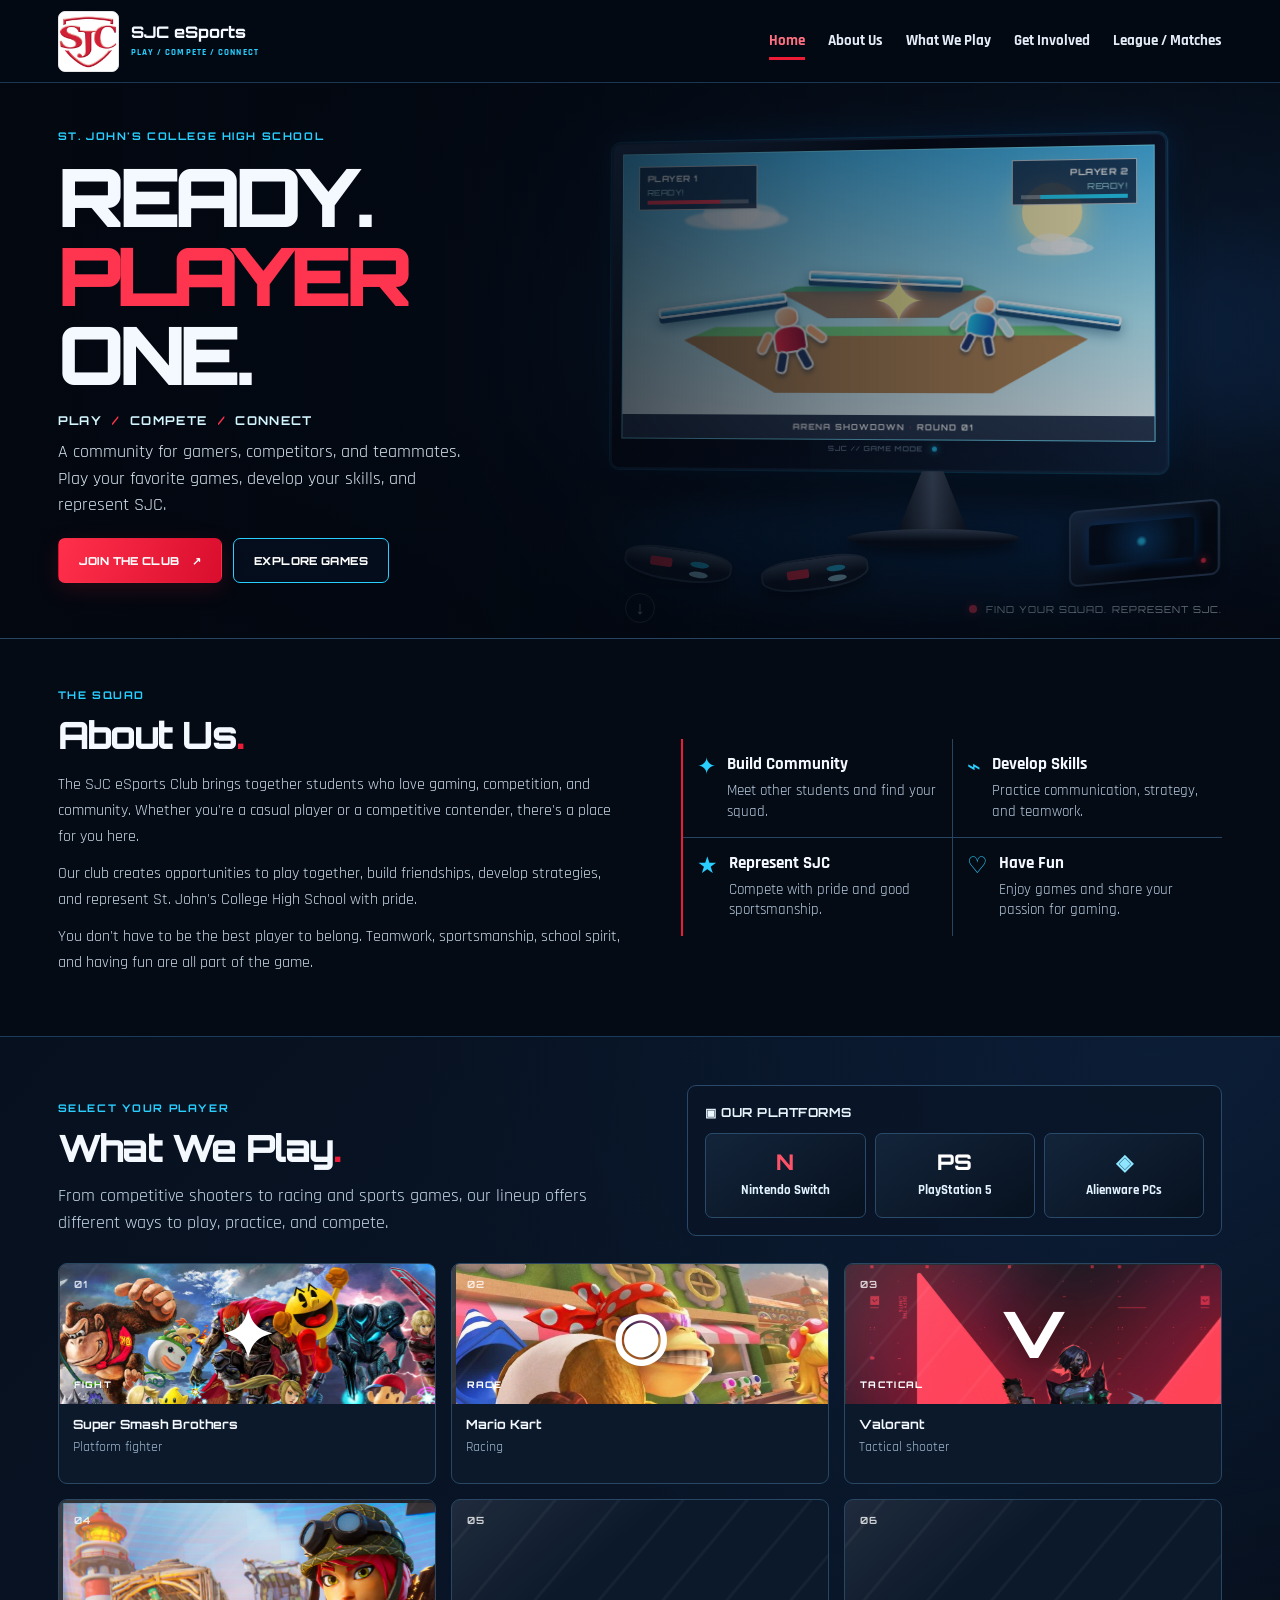
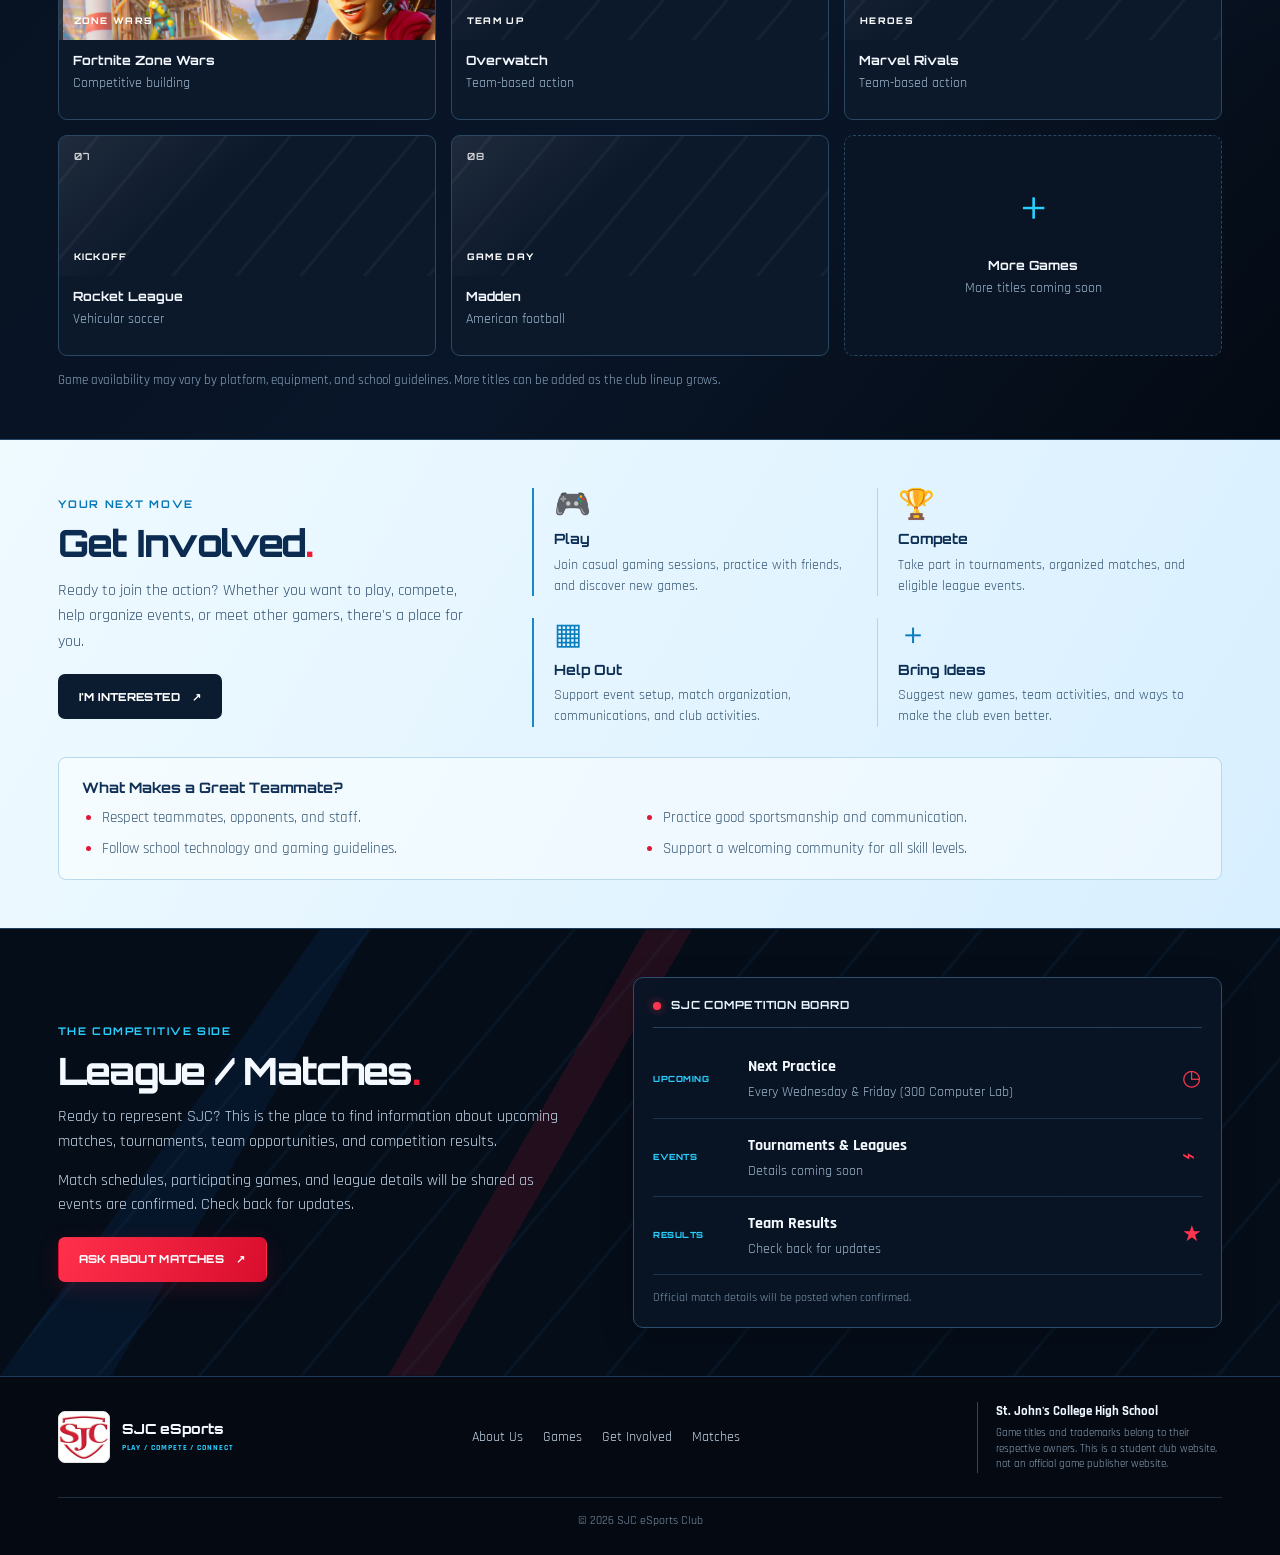
==== index.html @ cbbdc763 "Fix game glyphs in game cards" ====
<!doctype html>
<html lang="en">
    <head>
        <meta charset="UTF-8" />
        <meta name="viewport" content="width=device-width, initial-scale=1.0" />
        <meta name="theme-color" content="#07101e" />
        <meta
            name="description"
            content="SJC eSports Club at St. John's College High School. Play, compete, connect, and represent SJC."
        />
        <title>SJC eSports Club | Play. Compete. Connect.</title>
        <link rel="preconnect" href="https://fonts.googleapis.com" />
        <link rel="preconnect" href="https://fonts.gstatic.com" crossorigin />
        <link
            href="https://fonts.googleapis.com/css2?family=Orbitron:wght@500;600;700;800;900&family=Rajdhani:wght@400;500;600;700&display=swap"
            rel="stylesheet"
        />
        <link rel="stylesheet" href="styles.css" />
        <script src="script.js" defer></script>
    </head>
    <body>
        <a class="skip-link" href="#main-content">Skip to content</a>
        <header class="site-header">
            <div class="header-inner">
                <a class="brand" href="#home" aria-label="SJC eSports Club home">
                    <img src="sjc-logo.jpg" alt="St. John's College High School shield logo" />
                    <span class="brand-copy"><strong>SJC eSports</strong><small>PLAY / COMPETE / CONNECT</small></span>
                </a>
                <button
                    class="menu-toggle"
                    type="button"
                    aria-label="Open navigation"
                    aria-expanded="false"
                    aria-controls="main-nav"
                >
                    <span></span><span></span><span></span>
                </button>
                <nav class="main-nav" id="main-nav" aria-label="Main navigation">
                    <a class="nav-link active" href="#home">Home</a><a class="nav-link" href="#about">About Us</a
                    ><a class="nav-link" href="#games">What We Play</a
                    ><a class="nav-link" href="#get-involved">Get Involved</a
                    ><a class="nav-link" href="#matches">League / Matches</a>
                </nav>
            </div>
        </header>
        <main id="main-content">
            <section class="intro-section" id="home">
                <div class="intro-background" aria-hidden="true"></div>
                <div class="intro-overlay" aria-hidden="true"></div>
                <!-- Original CSS-built platform-fighting game scene; no game artwork required. -->
                <div class="gaming-scene" aria-hidden="true">
                    <div class="monitor-frame">
                        <div class="monitor-screen">
                            <div class="game-sky"></div>
                            <div class="game-sun"></div>
                            <div class="game-cloud cloud-one"></div>
                            <div class="game-cloud cloud-two"></div>
                            <div class="floating-island island-back"></div>
                            <div class="floating-island island-front"></div>
                            <div class="battle-platform platform-left"></div>
                            <div class="battle-platform platform-center"></div>
                            <div class="battle-platform platform-right"></div>
                            <div class="game-hud hud-left"><b>PLAYER 1</b><span>READY!</span><i></i></div>
                            <div class="game-hud hud-right"><b>PLAYER 2</b><span>READY!</span><i></i></div>
                            <div class="fighter fighter-red">
                                <span class="fighter-head"></span><span class="fighter-body"></span
                                ><span class="fighter-arm arm-left"></span><span class="fighter-arm arm-right"></span
                                ><span class="fighter-leg leg-left"></span><span class="fighter-leg leg-right"></span>
                            </div>
                            <div class="fighter fighter-blue">
                                <span class="fighter-head"></span><span class="fighter-body"></span
                                ><span class="fighter-arm arm-left"></span><span class="fighter-arm arm-right"></span
                                ><span class="fighter-leg leg-left"></span><span class="fighter-leg leg-right"></span>
                            </div>
                            <div class="impact-burst">✦</div>
                            <div class="screen-caption">ARENA SHOWDOWN <span>•</span> ROUND 01</div>
                        </div>
                        <div class="monitor-chin"><span>SJC // GAME MODE</span><span class="monitor-light"></span></div>
                    </div>
                    <div class="monitor-stand"></div>
                    <div class="monitor-base"></div>
                    <div class="game-console">
                        <span class="console-screen"></span><span class="console-light"></span>
                    </div>
                    <div class="gamepad gamepad-one"><span></span><i></i></div>
                    <div class="gamepad gamepad-two"><span></span><i></i></div>
                    <div class="scene-glow"></div>
                </div>
                <div class="intro-content">
                    <p class="eyebrow">ST. JOHN'S COLLEGE HIGH SCHOOL</p>
                    <h1><span>READY.</span><span class="accent-text">PLAYER</span><span>ONE.</span></h1>
                    <p class="intro-motto">PLAY <span>/</span> COMPETE <span>/</span> CONNECT</p>
                    <p class="intro-description">
                        A community for gamers, competitors, and teammates. Play your favorite games, develop your
                        skills, and represent SJC.
                    </p>
                    <div class="intro-actions">
                        <a class="button button-red" href="#get-involved"
                            >Join the Club <span aria-hidden="true">↗</span></a
                        ><a class="button button-outline" href="#games">Explore Games</a>
                    </div>
                </div>
                <div class="intro-status"><span class="status-dot"></span> FIND YOUR SQUAD. REPRESENT SJC.</div>
                <a class="scroll-cue" href="#about" aria-label="Scroll to About Us">↓</a>
            </section>
            <section class="section about-section" id="about">
                <div class="about-copy">
                    <p class="eyebrow">THE SQUAD</p>
                    <h2>About Us<span class="red-period">.</span></h2>
                    <p>
                        The SJC eSports Club brings together students who love gaming, competition, and community.
                        Whether you're a casual player or a competitive contender, there's a place for you here.
                    </p>
                    <p>
                        Our club creates opportunities to play together, build friendships, develop strategies, and
                        represent St. John's College High School with pride.
                    </p>
                    <p>
                        You don't have to be the best player to belong. Teamwork, sportsmanship, school spirit, and
                        having fun are all part of the game.
                    </p>
                </div>
                <div class="values-grid">
                    <article class="value-card">
                        <span class="value-symbol">✦</span>
                        <div>
                            <h3>Build Community</h3>
                            <p>Meet other students and find your squad.</p>
                        </div>
                    </article>
                    <article class="value-card">
                        <span class="value-symbol">⌁</span>
                        <div>
                            <h3>Develop Skills</h3>
                            <p>Practice communication, strategy, and teamwork.</p>
                        </div>
                    </article>
                    <article class="value-card">
                        <span class="value-symbol">★</span>
                        <div>
                            <h3>Represent SJC</h3>
                            <p>Compete with pride and good sportsmanship.</p>
                        </div>
                    </article>
                    <article class="value-card">
                        <span class="value-symbol">♡</span>
                        <div>
                            <h3>Have Fun</h3>
                            <p>Enjoy games and share your passion for gaming.</p>
                        </div>
                    </article>
                </div>
            </section>
            <section class="games-section" id="games">
                <div class="section">
                    <div class="games-heading">
                        <div>
                            <p class="eyebrow">SELECT YOUR PLAYER</p>
                            <h2>What We Play<span class="red-period">.</span></h2>
                            <p class="section-intro">
                                From competitive shooters to racing and sports games, our lineup offers different ways
                                to play, practice, and compete.
                            </p>
                        </div>
                        <div class="platform-panel">
                            <p class="platform-title">▣ OUR PLATFORMS</p>
                            <div class="platform-list">
                                <div class="platform-item">
                                    <span class="platform-symbol switch-symbol">N</span><span>Nintendo Switch</span>
                                </div>
                                <div class="platform-item">
                                    <span class="platform-symbol ps-symbol">PS</span><span>PlayStation 5</span>
                                </div>
                                <div class="platform-item">
                                    <span class="platform-symbol pc-symbol">◈</span><span>Alienware PCs</span>
                                </div>
                            </div>
                        </div>
                    </div>
                    <div class="game-grid" id="game-grid">
                        <article class="game-card">
                            <div class="game-art art-smash">
                                <span class="game-number">01</span><span class="game-glyph">✦</span
                                ><span class="game-category">FIGHT</span>
                            </div>
                            <div class="game-info">
                                <h3>Super Smash Brothers</h3>
                                <p>Platform fighter</p>
                            </div>
                        </article>
                        <article class="game-card">
                            <div class="game-art art-kart">
                                <span class="game-number">02</span><span class="game-glyph">◉</span
                                ><span class="game-category">RACE</span>
                            </div>
                            <div class="game-info">
                                <h3>Mario Kart</h3>
                                <p>Racing</p>
                            </div>
                        </article>
                        <article class="game-card">
                            <div class="game-art art-valorant">
                                <span class="game-number">03</span><span class="game-glyph">V</span
                                ><span class="game-category">TACTICAL</span>
                            </div>
                            <div class="game-info">
                                <h3>Valorant</h3>
                                <p>Tactical shooter</p>
                            </div>
                        </article>
                        <article class="game-card">
                            <div class="game-art art-fortnite">
                                <span class="game-number">04</span><span class="game-glyph"></span
                                ><span class="game-category">ZONE WARS</span>
                            </div>
                            <div class="game-info">
                                <h3>Fortnite Zone Wars</h3>
                                <p>Competitive building</p>
                            </div>
                        </article>
                        <article class="game-card">
                            <div class="game-art art-overwatch">
                                <span class="game-number">05</span><span class="game-glyph"></span
                                ><span class="game-category">TEAM UP</span>
                            </div>
                            <div class="game-info">
                                <h3>Overwatch</h3>
                                <p>Team-based action</p>
                            </div>
                        </article>
                        <article class="game-card">
                            <div class="game-art art-marvel">
                                <span class="game-number">06</span><span class="game-glyph"></span
                                ><span class="game-category">HEROES</span>
                            </div>
                            <div class="game-info">
                                <h3>Marvel Rivals</h3>
                                <p>Team-based action</p>
                            </div>
                        </article>
                        <article class="game-card">
                            <div class="game-art art-rocket">
                                <span class="game-number">07</span><span class="game-glyph"></span
                                ><span class="game-category">KICKOFF</span>
                            </div>
                            <div class="game-info">
                                <h3>Rocket League</h3>
                                <p>Vehicular soccer</p>
                            </div>
                        </article>
                        <article class="game-card">
                            <div class="game-art art-madden">
                                <span class="game-number">08</span><span class="game-glyph"></span
                                ><span class="game-category">GAME DAY</span>
                            </div>
                            <div class="game-info">
                                <h3>Madden</h3>
                                <p>American football</p>
                            </div>
                        </article>
                        <article class="game-card game-more">
                            <div class="more-symbol">+</div>
                            <div class="game-info">
                                <h3>More Games</h3>
                                <p>More titles coming soon</p>
                            </div>
                        </article>
                    </div>
                    <p class="game-note">
                        Game availability may vary by platform, equipment, and school guidelines. More titles can be
                        added as the club lineup grows.
                    </p>
                </div>
            </section>
            <section class="involvement-section" id="get-involved">
                <div class="section involvement-inner">
                    <div class="involvement-heading">
                        <p class="eyebrow">YOUR NEXT MOVE</p>
                        <h2>Get Involved<span class="red-period">.</span></h2>
                        <p>
                            Ready to join the action? Whether you want to play, compete, help organize events, or meet
                            other gamers, there's a place for you.
                        </p>
                        <a
                            class="button button-dark contact-link"
                            href="mailto:REPLACE-WITH-CLUB-EMAIL?subject=SJC%20eSports%20Club%20Interest"
                            >I'm Interested <span aria-hidden="true">↗</span></a
                        >
                    </div>
                    <div class="involvement-options">
                        <article class="involvement-card">
                            <span>🎮</span>
                            <h3>Play</h3>
                            <p>Join casual gaming sessions, practice with friends, and discover new games.</p>
                        </article>
                        <article class="involvement-card">
                            <span>🏆</span>
                            <h3>Compete</h3>
                            <p>Take part in tournaments, organized matches, and eligible league events.</p>
                        </article>
                        <article class="involvement-card">
                            <span>▦</span>
                            <h3>Help Out</h3>
                            <p>Support event setup, match organization, communications, and club activities.</p>
                        </article>
                        <article class="involvement-card">
                            <span>＋</span>
                            <h3>Bring Ideas</h3>
                            <p>Suggest new games, team activities, and ways to make the club even better.</p>
                        </article>
                    </div>
                    <div class="club-expectations">
                        <h3>What Makes a Great Teammate?</h3>
                        <ul>
                            <li>Respect teammates, opponents, and staff.</li>
                            <li>Practice good sportsmanship and communication.</li>
                            <li>Follow school technology and gaming guidelines.</li>
                            <li>Support a welcoming community for all skill levels.</li>
                        </ul>
                    </div>
                </div>
            </section>
            <section class="matches-section" id="matches">
                <div class="matches-background" aria-hidden="true"></div>
                <div class="section matches-inner">
                    <div class="matches-copy">
                        <p class="eyebrow">THE COMPETITIVE SIDE</p>
                        <h2>League / Matches<span class="red-period">.</span></h2>
                        <p>
                            Ready to represent SJC? This is the place to find information about upcoming matches,
                            tournaments, team opportunities, and competition results.
                        </p>
                        <p>
                            Match schedules, participating games, and league details will be shared as events are
                            confirmed. Check back for updates.
                        </p>
                        <a
                            class="button button-red contact-link"
                            href="mailto:REPLACE-WITH-CLUB-EMAIL?subject=SJC%20eSports%20League%20and%20Matches"
                            >Ask About Matches <span aria-hidden="true">↗</span></a
                        >
                    </div>
                    <div class="match-board">
                        <div class="match-board-header"><span class="status-dot"></span>SJC COMPETITION BOARD</div>
                        <div class="match-row">
                            <span class="match-label">UPCOMING</span>
                            <div>
                                <strong>Next Practice</strong>
                                <p>Every Wednesday & Friday (300 Computer Lab)</p>
                            </div>
                            <span class="match-icon">◷</span>
                        </div>
                        <div class="match-row">
                            <span class="match-label">EVENTS</span>
                            <div>
                                <strong>Tournaments &amp; Leagues</strong>
                                <p>Details coming soon</p>
                            </div>
                            <span class="match-icon">⌁</span>
                        </div>
                        <div class="match-row">
                            <span class="match-label">RESULTS</span>
                            <div>
                                <strong>Team Results</strong>
                                <p>Check back for updates</p>
                            </div>
                            <span class="match-icon">★</span>
                        </div>
                        <p class="board-footnote">Official match details will be posted when confirmed.</p>
                    </div>
                </div>
            </section>
        </main>
        <footer class="site-footer">
            <a class="brand footer-brand" href="#home"
                ><img src="sjc-logo.jpg" alt="" /><span class="brand-copy"
                    ><strong>SJC eSports</strong><small>PLAY / COMPETE / CONNECT</small></span
                ></a
            >
            <nav class="footer-links" aria-label="Footer navigation">
                <a href="#about">About Us</a><a href="#games">Games</a><a href="#get-involved">Get Involved</a
                ><a href="#matches">Matches</a>
            </nav>
            <div class="footer-note">
                <strong>St. John's College High School</strong>
                <p>
                    Game titles and trademarks belong to their respective owners. This is a student club website, not an
                    official game publisher website.
                </p>
            </div>
            <p class="copyright">&copy; <span id="current-year"></span> SJC eSports Club</p>
        </footer>
    </body>
</html>
---- styles.css ----
:root {
    --night: #050b15;
    --night-soft: #07101e;
    --panel: #0d1b2f;
    --scarlet: #ed1b36;
    --scarlet-bright: #ff354f;
    --electric: #28cfff;
    --white: #f4f8ff;
    --muted: #b8cce0;
    --line: #254563;
    --max-width: 1280px
}

* {
    box-sizing: border-box
}

html {
    scroll-behavior: smooth;
    scroll-padding-top: 86px
}

body {
    margin: 0;
    color: var(--white);
    background: var(--night);
    font-family: "Rajdhani", Arial, sans-serif;
    font-size: 18px;
    line-height: 1.5
}

a {
    color: inherit
}

button,
a {
    -webkit-tap-highlight-color: transparent
}

a:focus-visible,
button:focus-visible {
    outline: 3px solid #ffcf57;
    outline-offset: 4px
}

section[id] {
    scroll-margin-top: 86px
}

h1,
h2,
h3,
p {
    margin-top: 0
}

h2 {
    margin-bottom: 12px;
    font-family: "Orbitron", sans-serif;
    font-size: clamp(1.65rem, 3vw, 2.35rem);
    font-weight: 800;
    line-height: 1.2;
    letter-spacing: -.045em
}

h3 {
    line-height: 1.3
}

.red-period {
    color: var(--scarlet)
}

.accent-text {
    color: var(--scarlet-bright)
}

.eyebrow {
    margin-bottom: 8px;
    color: var(--electric);
    font-family: "Orbitron", sans-serif;
    font-size: .66rem;
    font-weight: 700;
    letter-spacing: .15em;
    line-height: 1.6
}

.skip-link {
    position: absolute;
    z-index: 100;
    top: -60px;
    left: 12px;
    padding: 10px 15px;
    color: #07101e;
    background: white
}

.skip-link:focus {
    top: 12px
}

.site-header {
    position: sticky;
    z-index: 50;
    top: 0;
    border-bottom: 1px solid #1b3652;
    background: rgba(4, 10, 20, .97);
    backdrop-filter: blur(14px)
}

.header-inner {
    display: flex;
    max-width: var(--max-width);
    min-height: 82px;
    align-items: center;
    justify-content: space-between;
    gap: 24px;
    margin: 0 auto;
    padding: 10px 4.5%
}

.brand {
    display: inline-flex;
    flex-shrink: 0;
    align-items: center;
    gap: 12px;
    text-decoration: none
}

.brand img {
    display: block;
    width: 61px;
    height: 61px;
    border: 1px solid #e5e5e5;
    border-radius: 7px;
    background: #fff;
    object-fit: contain
}

.brand-copy {
    display: flex;
    flex-direction: column;
    line-height: 1.2
}

.brand-copy strong {
    font-family: "Orbitron", sans-serif;
    font-size: 1rem;
    font-weight: 800
}

.brand-copy small {
    margin-top: 6px;
    color: var(--electric);
    font-size: .57rem;
    font-weight: 700;
    letter-spacing: .12em
}

.main-nav {
    display: flex;
    align-items: center;
    gap: clamp(12px, 1.8vw, 25px)
}

.nav-link {
    position: relative;
    padding: 12px 0;
    color: #e5edf8;
    font-size: .94rem;
    font-weight: 700;
    text-decoration: none;
    white-space: nowrap
}

.nav-link::after {
    position: absolute;
    right: 0;
    bottom: 4px;
    left: 0;
    height: 3px;
    background: var(--scarlet);
    content: "";
    transform: scaleX(0);
    transform-origin: left;
    transition: transform 180ms ease
}

.nav-link:hover,
.nav-link.active {
    color: #ff7082
}

.nav-link:hover::after,
.nav-link.active::after {
    transform: scaleX(1)
}

.menu-toggle {
    display: none;
    width: 44px;
    height: 42px;
    padding: 9px;
    border: 1px solid var(--line);
    border-radius: 7px;
    background: var(--panel);
    cursor: pointer
}

.menu-toggle span {
    display: block;
    width: 23px;
    height: 2px;
    margin: 5px 0;
    background: white;
    transition: transform 180ms ease, opacity 180ms ease
}

.menu-toggle[aria-expanded="true"] span:first-child {
    transform: translateY(7px) rotate(45deg)
}

.menu-toggle[aria-expanded="true"] span:nth-child(2) {
    opacity: 0
}

.menu-toggle[aria-expanded="true"] span:last-child {
    transform: translateY(-7px) rotate(-45deg)
}

.section {
    width: 100%;
    max-width: var(--max-width);
    margin: 0 auto;
    padding: 48px 4.5%
}

.button {
    display: inline-flex;
    min-height: 45px;
    align-items: center;
    justify-content: center;
    gap: 12px;
    padding: 11px 20px;
    border: 1px solid transparent;
    border-radius: 7px;
    font-family: "Orbitron", sans-serif;
    font-size: .69rem;
    font-weight: 800;
    letter-spacing: .035em;
    text-align: center;
    text-decoration: none;
    text-transform: uppercase;
    transition: transform 180ms ease, background 180ms ease, border-color 180ms ease
}

.button:hover {
    transform: translateY(-2px)
}

.button-red {
    color: #fff;
    background: linear-gradient(110deg, #ff304b, #d90d2d);
    box-shadow: 0 6px 22px #ed1b3628
}

.button-red:hover {
    background: #c90b27
}

.button-outline {
    border-color: var(--electric);
    color: #fff;
    background: #061020c9
}

.button-outline:hover {
    background: #12314a
}

.button-dark {
    color: white;
    background: #0b1b30
}

.button-dark:hover {
    background: #19395a
}

.intro-section {
    position: relative;
    display: flex;
    min-height: 490px;
    align-items: center;
    overflow: hidden;
    border-bottom: 1px solid #254563;
    background: #07101e
}

.intro-background {
    position: absolute;
    inset: 0;
    background: radial-gradient(ellipse at 78% 45%, #102d55 0%, #09172a 34%, #050b15 73%)
}

/* CSS-only mock fighting game and gaming desk. All characters/shapes are original. */
.gaming-scene {
    position: absolute;
    z-index: 1;
    right: 2.5%;
    top: 8%;
    width: 56%;
    height: 86%;
    pointer-events: none;
    perspective: 1000px
}

.monitor-frame {
    position: absolute;
    top: 2%;
    right: 12%;
    width: 78%;
    height: 70%;
    padding: 10px 10px 12px;
    border: 2px solid #182d49;
    border-radius: 10px;
    background: linear-gradient(135deg, #263d5c, #050914 35%, #132542);
    box-shadow: 0 0 0 1px #28cfff44, 0 0 30px #087eff36, 0 22px 45px #000b;
    transform: rotateY(-5deg) rotateX(1deg)
}

.monitor-screen {
    position: relative;
    width: 100%;
    height: calc(100% - 17px);
    overflow: hidden;
    border: 1px solid #8deaff66;
    background: #64d5f8
}

.game-sky {
    position: absolute;
    inset: 0;
    background: linear-gradient(#48b9ef 0%, #b5f0ff 58%, #f4fbff 100%)
}

.game-sun {
    position: absolute;
    top: 12%;
    right: 13%;
    width: 11%;
    aspect-ratio: 1;
    border-radius: 50%;
    background: #fff5ba;
    box-shadow: 0 0 32px #fff8b5
}

.game-cloud {
    position: absolute;
    width: 20%;
    height: 7%;
    border-radius: 50%;
    background: #fff9;
    filter: blur(1px)
}

.game-cloud:before,
.game-cloud:after {
    position: absolute;
    content: "";
    border-radius: 50%;
    background: inherit
}

.game-cloud:before {
    width: 55%;
    height: 145%;
    left: 18%;
    top: -55%
}

.game-cloud:after {
    width: 48%;
    height: 125%;
    right: 8%;
    top: -30%
}

.cloud-one {
    top: 20%;
    left: 12%
}

.cloud-two {
    top: 31%;
    right: 8%;
    transform: scale(.7)
}

.floating-island {
    position: absolute;
    left: 12%;
    width: 76%;
    height: 23%;
    clip-path: polygon(8% 0, 92% 0, 100% 20%, 77% 100%, 23% 100%, 0 20%);
    background: linear-gradient(#4aaf75 0 18%, #986e52 19% 100%);
    filter: drop-shadow(0 9px 4px #173a56aa)
}

.island-back {
    top: 45%;
    left: 24%;
    width: 52%;
    height: 15%;
    opacity: .85;
    transform: scale(.75)
}

.island-front {
    top: 61%;
    background: linear-gradient(#7fe18a 0 14%, #b78a5a 15% 100%)
}

.battle-platform {
    position: absolute;
    height: 3.5%;
    border: 2px solid #f4fbff;
    border-radius: 3px;
    background: linear-gradient(#f2ffff, #45bde8 40%, #2577b5);
    box-shadow: 0 5px 0 #20527b, 0 7px 14px #073f69aa
}

.platform-left {
    top: 52%;
    left: 7%;
    width: 25%;
    transform: rotate(-7deg)
}

.platform-center {
    top: 43%;
    left: 36%;
    width: 29%;
    transform: rotate(3deg)
}

.platform-right {
    top: 55%;
    right: 6%;
    width: 23%;
    transform: rotate(8deg)
}

.game-hud {
    position: absolute;
    top: 4%;
    display: flex;
    flex-direction: column;
    gap: 2px;
    min-width: 23%;
    padding: 5px 8px;
    border: 1px solid #ffffffb8;
    background: #102441cc;
    color: #fff;
    font-family: "Orbitron", sans-serif;
    font-size: clamp(6px, .65vw, 10px);
    letter-spacing: .06em
}

.game-hud b {
    font-size: 1.05em
}

.game-hud span {
    color: #b8f7ff
}

.game-hud i {
    display: block;
    height: 4px;
    background: linear-gradient(90deg, #ff425b 72%, #fff5 72%)
}

.hud-left {
    left: 3%
}

.hud-right {
    right: 3%;
    text-align: right
}

.hud-right i {
    background: linear-gradient(90deg, #fff5 18%, #28d9ff 18%)
}

.fighter {
    position: absolute;
    z-index: 4;
    width: 9%;
    height: 23%;
    bottom: 23%;
    filter: drop-shadow(0 4px 2px #18334c66);
    animation: fighter-bob 2.4s ease-in-out infinite
}

.fighter-red {
    left: 28%;
    transform: rotate(-9deg)
}

.fighter-blue {
    right: 27%;
    bottom: 28%;
    transform: scale(.88) rotate(10deg);
    animation-delay: -1.1s
}

.fighter-head {
    position: absolute;
    top: 0;
    left: 24%;
    width: 52%;
    height: 31%;
    border: 2px solid #fff;
    border-radius: 42% 45% 40% 40%;
    background: linear-gradient(135deg, #ffe2bd, #ef9b6a)
}

.fighter-body {
    position: absolute;
    top: 29%;
    left: 15%;
    width: 70%;
    height: 42%;
    border: 2px solid #fff;
    border-radius: 40% 40% 20% 20%;
    background: linear-gradient(90deg, #ff304d, #9b153b)
}

.fighter-blue .fighter-body {
    background: linear-gradient(90deg, #25d9ff, #1562c8)
}

.fighter-arm {
    position: absolute;
    top: 34%;
    width: 22%;
    height: 37%;
    border: 2px solid #fff;
    border-radius: 8px;
    background: #ffb57d;
    transform-origin: top center
}

.arm-left {
    left: 0;
    transform: rotate(35deg)
}

.arm-right {
    right: 0;
    transform: rotate(-45deg)
}

.fighter-leg {
    position: absolute;
    top: 66%;
    width: 25%;
    height: 34%;
    border: 2px solid #fff;
    border-radius: 5px;
    background: #273e6b;
    transform-origin: top center
}

.leg-left {
    left: 20%;
    transform: rotate(18deg)
}

.leg-right {
    right: 20%;
    transform: rotate(-20deg)
}

.fighter-blue .fighter-arm {
    background: #c8f5ff
}

.fighter-blue .fighter-leg {
    background: #243b77
}

.impact-burst {
    position: absolute;
    z-index: 5;
    top: 37%;
    left: 48%;
    color: #fff7a1;
    font-size: clamp(25px, 5vw, 70px);
    text-shadow: 0 0 8px #fff, 0 0 22px #ff8135;
    animation: impact-pulse 1.7s ease-in-out infinite
}

.screen-caption {
    position: absolute;
    right: 0;
    bottom: 0;
    left: 0;
    padding: 6px 8px;
    background: #0b1c39d9;
    color: #fff;
    text-align: center;
    font-family: "Orbitron", sans-serif;
    font-size: clamp(6px, .65vw, 10px);
    font-weight: 700;
    letter-spacing: .12em
}

.screen-caption span {
    color: #ff435e
}

.monitor-chin {
    display: flex;
    height: 17px;
    align-items: center;
    justify-content: center;
    gap: 9px;
    color: #a8c5e1;
    font-family: "Orbitron", sans-serif;
    font-size: 7px;
    letter-spacing: .15em
}

.monitor-light {
    width: 5px;
    height: 5px;
    border-radius: 50%;
    background: #28cfff;
    box-shadow: 0 0 7px #28cfff
}

.monitor-stand {
    position: absolute;
    top: 72%;
    right: 39%;
    width: 10%;
    height: 13%;
    background: linear-gradient(90deg, #111a29, #53627a, #111a29);
    clip-path: polygon(35% 0, 65% 0, 100% 100%, 0 100%)
}

.monitor-base {
    position: absolute;
    top: 84%;
    right: 32%;
    width: 24%;
    height: 4%;
    border-radius: 50%;
    background: linear-gradient(#52647d, #0b1321 65%);
    box-shadow: 0 6px 12px #0009
}

.game-console {
    position: absolute;
    right: 4%;
    bottom: 5%;
    width: 21%;
    height: 16%;
    border: 2px solid #344b6b;
    border-radius: 9px;
    background: linear-gradient(145deg, #263d5d, #050a13 65%);
    box-shadow: 0 10px 18px #0009;
    transform: skewY(-5deg)
}

.console-screen {
    position: absolute;
    top: 20%;
    left: 12%;
    width: 72%;
    height: 55%;
    border-radius: 4px;
    background: radial-gradient(circle, #28cfff 0 4%, #0a3c6b 10%, #06101e 70%);
    box-shadow: 0 0 12px #087eff88
}

.console-light {
    position: absolute;
    right: 8%;
    bottom: 16%;
    width: 5px;
    height: 5px;
    border-radius: 50%;
    background: #ff304b;
    box-shadow: 0 0 8px #ff304b
}

.gamepad {
    position: absolute;
    bottom: 5%;
    width: 15%;
    height: 7%;
    border: 2px solid #354761;
    border-radius: 35% 35% 45% 45%;
    background: linear-gradient(#52647d, #111b2c 60%);
    box-shadow: 0 6px 12px #0008
}

.gamepad-one {
    left: 13%;
    transform: rotate(8deg)
}

.gamepad-two {
    left: 32%;
    bottom: 3%;
    transform: rotate(-8deg)
}

.gamepad span {
    position: absolute;
    top: 32%;
    left: 23%;
    width: 21%;
    height: 30%;
    border-radius: 2px;
    background: #ff3450
}

.gamepad i {
    position: absolute;
    top: 30%;
    right: 20%;
    width: 18%;
    height: 22%;
    border-radius: 50%;
    background: #28cfff;
    box-shadow: 0 10px 0 #a6e8ff
}

.scene-glow {
    position: absolute;
    z-index: -1;
    right: 5%;
    bottom: 0;
    width: 85%;
    height: 25%;
    border-radius: 50%;
    background: #087eff30;
    filter: blur(28px)
}

@keyframes fighter-bob {

    0%,
    100% {
        translate: 0 0
    }

    50% {
        translate: 0 -7px
    }
}

@keyframes impact-pulse {

    0%,
    100% {
        scale: .85;
        opacity: .75
    }

    50% {
        scale: 1.15;
        opacity: 1
    }
}

.intro-overlay {
    position: absolute;
    z-index: 2;
    inset: 0;
    background: linear-gradient(90deg, rgba(3, 8, 17, .98) 0%, rgba(3, 8, 17, .89) 34%, rgba(3, 8, 17, .48) 65%, rgba(3, 8, 17, .16) 100%), linear-gradient(0deg, rgba(3, 8, 17, .5), transparent 40%)
}

.intro-content {
    position: relative;
    z-index: 3;
    width: min(560px, 58%);
    margin-left: max(4.5%, calc((100% - var(--max-width))/2));
    padding: 45px 0 55px
}

.intro-content h1 {
    display: flex;
    flex-direction: column;
    margin: 12px 0;
    font-family: "Orbitron", sans-serif;
    font-size: clamp(3.2rem, 6.3vw, 5.5rem);
    font-weight: 900;
    letter-spacing: -.075em;
    line-height: .98
}

.intro-motto {
    margin: 18px 0 9px;
    color: #d3f6ff;
    font-family: "Orbitron", sans-serif;
    font-size: .76rem;
    font-weight: 700;
    letter-spacing: .11em
}

.intro-motto span {
    padding: 0 5px;
    color: var(--scarlet-bright)
}

.intro-description {
    max-width: 430px;
    margin-bottom: 20px;
    color: #d9e5f1;
    font-size: 1.1rem;
    line-height: 1.5
}

.intro-actions {
    display: flex;
    flex-wrap: wrap;
    gap: 11px
}

.intro-status {
    position: absolute;
    right: 4.5%;
    bottom: 22px;
    display: flex;
    align-items: center;
    gap: 9px;
    color: #e5f6ff;
    font-family: "Orbitron", sans-serif;
    font-size: .6rem;
    letter-spacing: .11em
}

.status-dot {
    display: inline-block;
    width: 8px;
    height: 8px;
    flex: 0 0 auto;
    border-radius: 50%;
    background: var(--scarlet-bright);
    box-shadow: 0 0 10px #ff354f99
}

.scroll-cue {
    position: absolute;
    right: 50%;
    bottom: 15px;
    display: grid;
    width: 30px;
    height: 30px;
    place-items: center;
    border: 1px solid #ffffff50;
    border-radius: 50%;
    color: white;
    text-decoration: none;
    transform: translateX(50%)
}

.about-section {
    display: grid;
    grid-template-columns: minmax(0, 1.05fr) minmax(0, 1fr);
    align-items: start;
    gap: 25px 55px
}

.about-copy {
    grid-column: 1
}

.about-copy>p:not(.eyebrow) {
    margin-bottom: 12px;
    color: #cad9e8;
    font-size: 1rem;
    line-height: 1.6
}

.about-copy h2 {
    margin-bottom: 15px
}

.values-grid {
    display: grid;
    grid-column: 2;
    grid-row: 1;
    grid-template-columns: 1fr 1fr;
    align-self: center;
    border-left: 2px solid var(--scarlet)
}

.value-card {
    display: flex;
    gap: 11px;
    padding: 15px 14px
}

.value-card:nth-child(odd) {
    border-right: 1px solid var(--line)
}

.value-card:nth-child(n+3) {
    border-top: 1px solid var(--line)
}

.value-symbol {
    flex: 0 0 auto;
    color: var(--electric);
    font-size: 1.45rem;
    line-height: 1.2
}

.value-card h3 {
    margin-bottom: 5px;
    font-size: 1.05rem;
    font-weight: 700
}

.value-card p {
    margin: 0;
    color: var(--muted);
    font-size: .91rem;
    line-height: 1.4
}

.games-section {
    border-top: 1px solid #1a3b5c;
    border-bottom: 1px solid #244766;
    background: radial-gradient(ellipse at 90% 0%, #12305a44, transparent 45%), linear-gradient(130deg, #07101e, #091629 60%, #040a13)
}

.games-heading {
    display: grid;
    grid-template-columns: minmax(0, 1fr) minmax(340px, .9fr);
    align-items: end;
    gap: 35px;
    margin-bottom: 27px
}

.games-heading h2 {
    margin-bottom: 12px
}

.section-intro {
    max-width: 540px;
    margin-bottom: 0;
    color: #c7d9e9;
    line-height: 1.5
}

.platform-panel {
    padding: 17px;
    border: 1px solid #294968;
    border-radius: 9px;
    background: #091526cc
}

.platform-title {
    margin-bottom: 12px;
    color: #eaf7ff;
    font-family: "Orbitron", sans-serif;
    font-size: .78rem;
    font-weight: 700;
    letter-spacing: .04em
}

.platform-title span {
    color: var(--electric)
}

.platform-list {
    display: grid;
    grid-template-columns: repeat(3, minmax(0, 1fr));
    gap: 9px
}

.platform-item {
    display: flex;
    min-height: 85px;
    flex-direction: column;
    align-items: center;
    justify-content: center;
    gap: 8px;
    padding: 8px;
    border: 1px solid #294a69;
    border-radius: 7px;
    background: linear-gradient(145deg, #13243a, #07111f);
    color: #e3f3ff;
    font-size: .82rem;
    font-weight: 700;
    text-align: center
}

.platform-symbol {
    color: var(--electric);
    font-family: "Orbitron", sans-serif;
    font-size: 1.35rem;
    font-weight: 800;
    line-height: 1
}

.switch-symbol {
    color: #ff5268
}

.ps-symbol {
    color: white
}

.pc-symbol {
    color: #8de5ff
}

.game-grid {
    display: grid;
    grid-template-columns: repeat(3, minmax(0, 1fr));
    gap: 15px
}

.game-card {
    min-width: 0;
    overflow: hidden;
    border: 1px solid #294763;
    border-radius: 9px;
    background: #0c192b;
    transition: transform 200ms ease, border-color 200ms ease, box-shadow 200ms ease
}

.game-card:hover {
    border-color: var(--electric);
    box-shadow: 0 8px 24px #0004;
    transform: translateY(-4px)
}

.game-art {
    position: relative;
    display: flex;
    min-height: 140px;
    flex-direction: column;
    align-items: flex-start;
    justify-content: space-between;
    overflow: hidden;
    padding: 13px 15px;
    isolation: isolate
}

.game-art::before {
    position: absolute;
    z-index: -1;
    inset: 0;
    background: linear-gradient(140deg, #ffffff15, transparent 40%), repeating-linear-gradient(130deg, transparent 0 28px, #ffffff0a 29px 31px, transparent 32px 49px);
    content: ""
}

.game-number {
    color: #ffffffc7;
    font-family: "Orbitron", sans-serif;
    font-size: .62rem;
    font-weight: 700;
    letter-spacing: .1em
}

.game-glyph {
    position: absolute;
    top: 50%;
    left: 50%;
    color: #fff;
    font-family: "Orbitron", sans-serif;
    font-size: clamp(2.8rem, 5vw, 4.5rem);
    font-weight: 900;
    line-height: 1;
    text-shadow: 0 5px 25px #0006;
    transform: translate(-50%, -50%)
}

.game-category {
    color: #fff;
    font-family: "Orbitron", sans-serif;
    font-size: .57rem;
    font-weight: 800;
    letter-spacing: .14em
}

.art-smash {
    background-image:url("smash.png")
}

.art-kart {
    background-image:url("images/mariokart.png")
}

.art-valorant {
    background-image:url("images/valorant.png")
}

.art-fortnite {
    background-image:url("images/fortnite.png")
}

.art-overwatch {
    background-image:url("images/overwatch.png")
}

.art-marvel {
    background-image:url("images/marvel.png")
}

.art-rocket {
    background-image:url("images/rocket.png")
}

.art-madden {
    background-image:url("images/madden.png")
}

.game-info {
    min-height: 79px;
    padding: 12px 14px
}

.game-info h3 {
    margin-bottom: 5px;
    color: #f4f8ff;
    font-family: "Orbitron", sans-serif;
    font-size: .79rem;
    font-weight: 700;
    line-height: 1.4
}

.game-info p {
    margin-bottom: 0;
    color: #9eb7ce;
    font-size: .85rem;
    line-height: 1.3
}

.game-more {
    display: flex;
    min-height: 220px;
    flex-direction: column;
    align-items: center;
    justify-content: center;
    border-style: dashed;
    background: #091525;
    text-align: center
}

.more-symbol {
    margin-bottom: 7px;
    color: var(--electric);
    font-size: 3.5rem;
    font-weight: 400;
    line-height: 1
}

.game-more .game-info {
    min-height: 0
}

.game-note {
    margin: 15px 0 0;
    color: #8ea9c1;
    font-size: .82rem
}

.involvement-section {
    color: #102a4c;
    background: linear-gradient(120deg, #effaff, #d8efff)
}

.involvement-inner {
    display: grid;
    grid-template-columns: minmax(0, .8fr) minmax(0, 1.3fr);
    gap: 30px 50px;
    align-items: start
}

.involvement-heading {
    align-self: center
}

.involvement-heading .eyebrow {
    color: #0878b9
}

.involvement-heading h2 {
    color: #0c2b50
}

.involvement-heading>p:not(.eyebrow) {
    margin-bottom: 20px;
    color: #345371;
    font-size: 1rem;
    line-height: 1.6
}

.involvement-options {
    display: grid;
    grid-template-columns: 1fr 1fr;
    gap: 22px 0
}

.involvement-card {
    padding: 0 20px;
    border-left: 1px solid #b1d6eb
}

.involvement-card:nth-child(odd) {
    border-left: 2px solid #1689c6
}

.involvement-card>span {
    display: inline-block;
    margin-bottom: 7px;
    color: #087dbd;
    font-size: 1.85rem;
    line-height: 1.2
}

.involvement-card h3 {
    margin-bottom: 6px;
    color: #0c2e55;
    font-family: "Orbitron", sans-serif;
    font-size: .88rem
}

.involvement-card p {
    margin-bottom: 0;
    color: #365672;
    font-size: .9rem;
    line-height: 1.45
}

.club-expectations {
    grid-column: 1/-1;
    padding: 20px 23px;
    border: 1px solid #b9d9eb;
    border-radius: 8px;
    background: #ffffff75
}

.club-expectations h3 {
    margin-bottom: 10px;
    color: #102f55;
    font-family: "Orbitron", sans-serif;
    font-size: .9rem
}

.club-expectations ul {
    display: grid;
    grid-template-columns: 1fr 1fr;
    gap: 9px 25px;
    margin: 0;
    padding-left: 20px;
    color: #365672;
    font-size: .91rem
}

.club-expectations li::marker {
    color: #df1734
}

.matches-section {
    position: relative;
    overflow: hidden;
    border-top: 1px solid #1c3c5d;
    border-bottom: 1px solid #1c3c5d;
    background: #050d19
}

.matches-background {
    position: absolute;
    inset: 0;
    background: linear-gradient(120deg, transparent 10%, #0b488a25 10% 24%, transparent 24% 42%, #ed1b3620 42% 45%, transparent 45%), repeating-linear-gradient(130deg, transparent 0 48px, #2d82bd12 49px 51px, transparent 52px 78px);
    clip-path: polygon(25% 0, 100% 0, 100% 100%, 0 100%)
}

.matches-inner {
    position: relative;
    display: grid;
    grid-template-columns: minmax(0, .9fr) minmax(0, 1fr);
    align-items: center;
    gap: 45px
}

.matches-copy h2 {
    max-width: 500px
}

.matches-copy>p:not(.eyebrow) {
    max-width: 510px;
    margin-bottom: 14px;
    color: #c5d7e9;
    font-size: 1rem;
    line-height: 1.55
}

.matches-copy .button {
    margin-top: 5px
}

.match-board {
    padding: 19px;
    border: 1px solid #2b4d6e;
    border-radius: 10px;
    background: #091525eb;
    box-shadow: 0 12px 35px #0003
}

.match-board-header {
    display: flex;
    align-items: center;
    gap: 10px;
    margin-bottom: 12px;
    padding-bottom: 13px;
    border-bottom: 1px solid #28435e;
    color: #eaf6ff;
    font-family: "Orbitron", sans-serif;
    font-size: .7rem;
    font-weight: 700;
    letter-spacing: .07em
}

.match-row {
    display: grid;
    grid-template-columns: 83px minmax(0, 1fr) 20px;
    align-items: center;
    gap: 12px;
    padding: 15px 0;
    border-bottom: 1px solid #1e344c
}

.match-label {
    color: var(--electric);
    font-family: "Orbitron", sans-serif;
    font-size: .53rem;
    font-weight: 800;
    letter-spacing: .06em
}

.match-row strong {
    display: block;
    margin-bottom: 3px;
    color: #f4f8ff;
    font-size: 1rem
}

.match-row p {
    margin: 0;
    color: #9eb6cc;
    font-size: .85rem
}

.match-icon {
    color: var(--scarlet-bright);
    font-size: 1.35rem
}

.board-footnote {
    margin: 14px 0 0;
    color: #819bb3;
    font-size: .77rem
}

.site-footer {
    display: grid;
    grid-template-columns: auto 1fr auto;
    align-items: center;
    gap: 24px;
    padding: 25px max(4.5%, calc((100% - var(--max-width))/2));
    background: #040912
}

.footer-brand img {
    width: 52px;
    height: 52px
}

.footer-brand .brand-copy strong {
    font-size: .87rem
}

.footer-brand .brand-copy small {
    font-size: .48rem
}

.footer-links {
    display: flex;
    flex-wrap: wrap;
    justify-content: center;
    gap: 12px 20px
}

.footer-links a {
    color: #c7d8e9;
    font-size: .87rem;
    text-decoration: none
}

.footer-links a:hover {
    color: var(--electric)
}

.footer-note {
    max-width: 245px;
    padding-left: 18px;
    border-left: 1px solid #2b4966
}

.footer-note strong {
    display: block;
    margin-bottom: 5px;
    color: #eef6ff;
    font-size: .8rem
}

.footer-note p {
    margin: 0;
    color: #8fa7bd;
    font-size: .7rem;
    line-height: 1.4
}

.copyright {
    grid-column: 1/-1;
    margin: 0;
    padding-top: 14px;
    border-top: 1px solid #1b2e43;
    color: #7e96ac;
    font-size: .75rem;
    text-align: center
}

@media(max-width:1050px) {
    .header-inner {
        gap: 14px
    }

    .brand {
        gap: 9px
    }

    .brand img {
        width: 53px;
        height: 53px
    }

    .brand-copy strong {
        font-size: .88rem
    }

    .brand-copy small {
        font-size: .49rem
    }

    .menu-toggle {
        display: block
    }

    .main-nav {
        position: absolute;
        top: 100%;
        right: 0;
        left: 0;
        display: none;
        flex-direction: column;
        align-items: stretch;
        gap: 0;
        padding: 8px 5% 15px;
        border-bottom: 1px solid var(--line);
        background: #050b15
    }

    .main-nav.is-open {
        display: flex
    }

    .nav-link {
        padding: 12px 0
    }

    .nav-link::after {
        right: auto;
        width: 90px
    }

    .site-footer {
        grid-template-columns: 1fr auto
    }

    .footer-links {
        justify-content: flex-end
    }

    .footer-note {
        grid-column: 1/-1;
        max-width: none
    }
}

@media(max-width:1050px) {
    .gaming-scene {
        right: -3%;
        width: 59%;
        opacity: .9
    }

    .intro-content {
        width: min(510px, 57%)
    }
}

@media(max-width:650px) {
    .gaming-scene {
        top: 3%;
        right: -10%;
        width: 95%;
        height: 53%;
        opacity: .75
    }

    .monitor-frame {
        top: 2%;
        right: 8%;
        width: 78%;
        height: 68%
    }

    .intro-content {
        z-index: 3;
        width: 100%;
        padding-top: 245px
    }

    .intro-overlay {
        background: linear-gradient(0deg, rgba(3, 8, 17, .98) 0%, rgba(3, 8, 17, .9) 42%, rgba(3, 8, 17, .18) 100%)
    }

    .game-console {
        bottom: 4%;
        right: 5%
    }

    .gamepad {
        bottom: 4%
    }

    .gamepad-two {
        bottom: 3%
    }

    html {
        scroll-padding-top: 72px
    }

    section[id] {
        scroll-margin-top: 72px
    }

    .header-inner {
        min-height: 70px;
        padding: 8px 5%
    }

    .brand img {
        width: 48px;
        height: 48px
    }

    .brand-copy strong {
        font-size: .83rem
    }

    .brand-copy small {
        font-size: .46rem
    }

    .intro-section {
        min-height: 540px;
        align-items: flex-end
    }

    .intro-background {
        background-position: 60% center
    }

    .intro-overlay {
        background: linear-gradient(0deg, #030811 0%, rgba(3, 8, 17, .94) 40%, rgba(3, 8, 17, .2) 100%)
    }

    .intro-content {
        width: 100%;
        margin: 0;
        padding: 170px 6% 75px
    }

    .intro-content h1 {
        font-size: clamp(3.2rem, 13vw, 4.5rem)
    }

    .intro-description {
        max-width: 460px;
        font-size: 1rem
    }

    .intro-status {
        display: none
    }

    .scroll-cue {
        right: 6%;
        bottom: 20px;
        transform: none
    }

    .section {
        padding: 35px 5%
    }

    .about-section {
        grid-template-columns: 1fr;
        gap: 22px
    }

    .about-copy,
    .values-grid {
        grid-column: 1
    }

    .values-grid {
        grid-row: auto
    }

    .value-card {
        padding: 13px 9px
    }

    .value-card h3 {
        font-size: .95rem
    }

    .value-card p {
        font-size: .83rem
    }

    .games-heading {
        grid-template-columns: 1fr;
        gap: 22px
    }

    .platform-panel {
        padding: 12px
    }

    .platform-list {
        gap: 6px
    }

    .platform-item {
        min-height: 78px;
        padding: 7px 4px;
        font-size: .72rem
    }

    .game-grid {
        grid-template-columns: repeat(2, minmax(0, 1fr));
        gap: 10px
    }

    .game-art {
        min-height: 120px
    }

    .game-info {
        min-height: 80px;
        padding: 10px
    }

    .game-info h3 {
        font-size: .72rem
    }

    .game-info p {
        font-size: .8rem
    }

    .game-more {
        min-height: 200px
    }

    .involvement-inner {
        grid-template-columns: 1fr;
        gap: 28px
    }

    .involvement-options {
        gap: 22px 0
    }

    .involvement-card {
        padding: 0 12px
    }

    .involvement-card:nth-child(odd) {
        padding-left: 10px
    }

    .involvement-card p {
        font-size: .83rem
    }

    .club-expectations {
        padding: 16px
    }

    .club-expectations ul {
        grid-template-columns: 1fr;
        gap: 7px
    }

    .matches-inner {
        grid-template-columns: 1fr;
        gap: 25px
    }

    .match-board {
        padding: 13px
    }

    .match-row {
        grid-template-columns: 68px minmax(0, 1fr) 16px;
        gap: 8px
    }

    .match-label {
        font-size: .48rem
    }

    .site-footer {
        grid-template-columns: 1fr;
        gap: 20px;
        padding: 25px 5%
    }

    .footer-links {
        justify-content: flex-start;
        gap: 12px 18px
    }

    .footer-note {
        grid-column: 1;
        padding-left: 12px
    }

    .copyright {
        grid-column: 1
    }
}

@media(prefers-reduced-motion:reduce) {

    *,
    *::before,
    *::after {
        scroll-behavior: auto !important;
        transition-duration: .01ms !important;
        animation-duration: .01ms !important;
        animation-iteration-count: 1 !important
    }
}
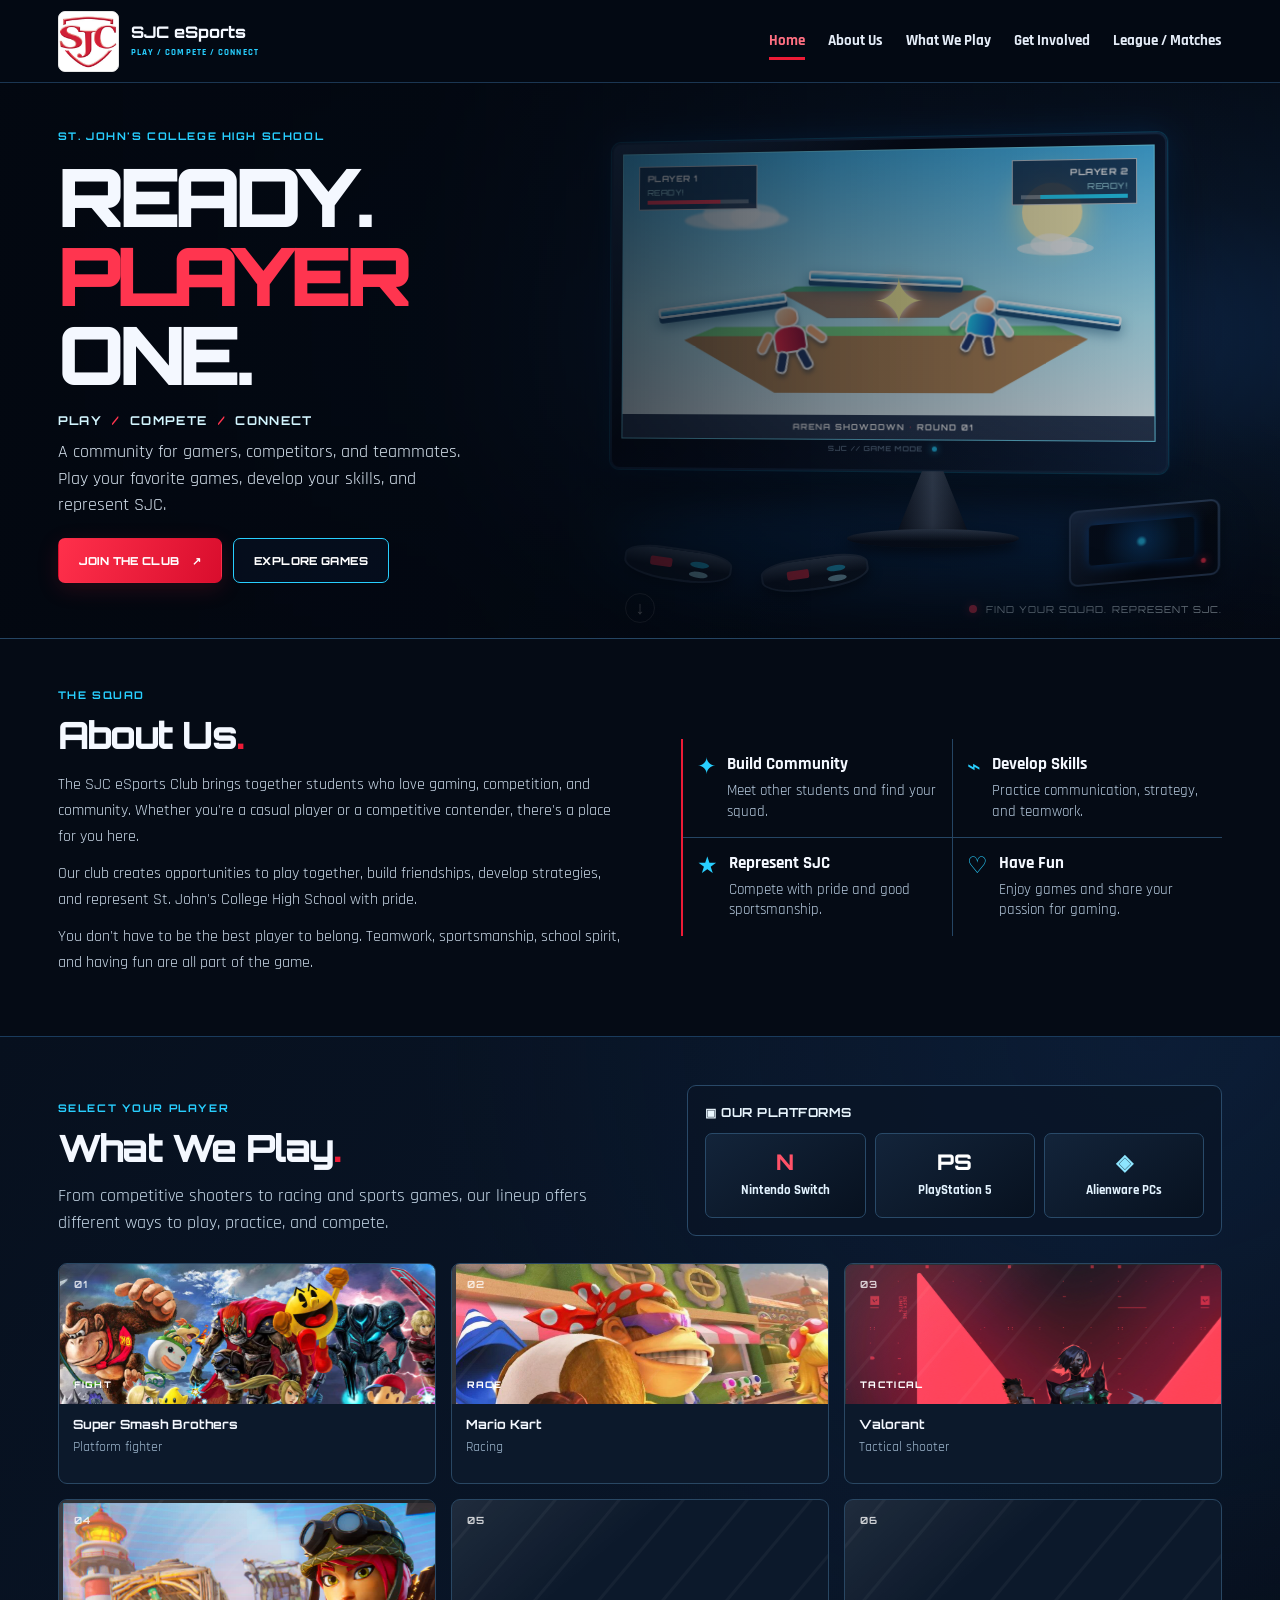
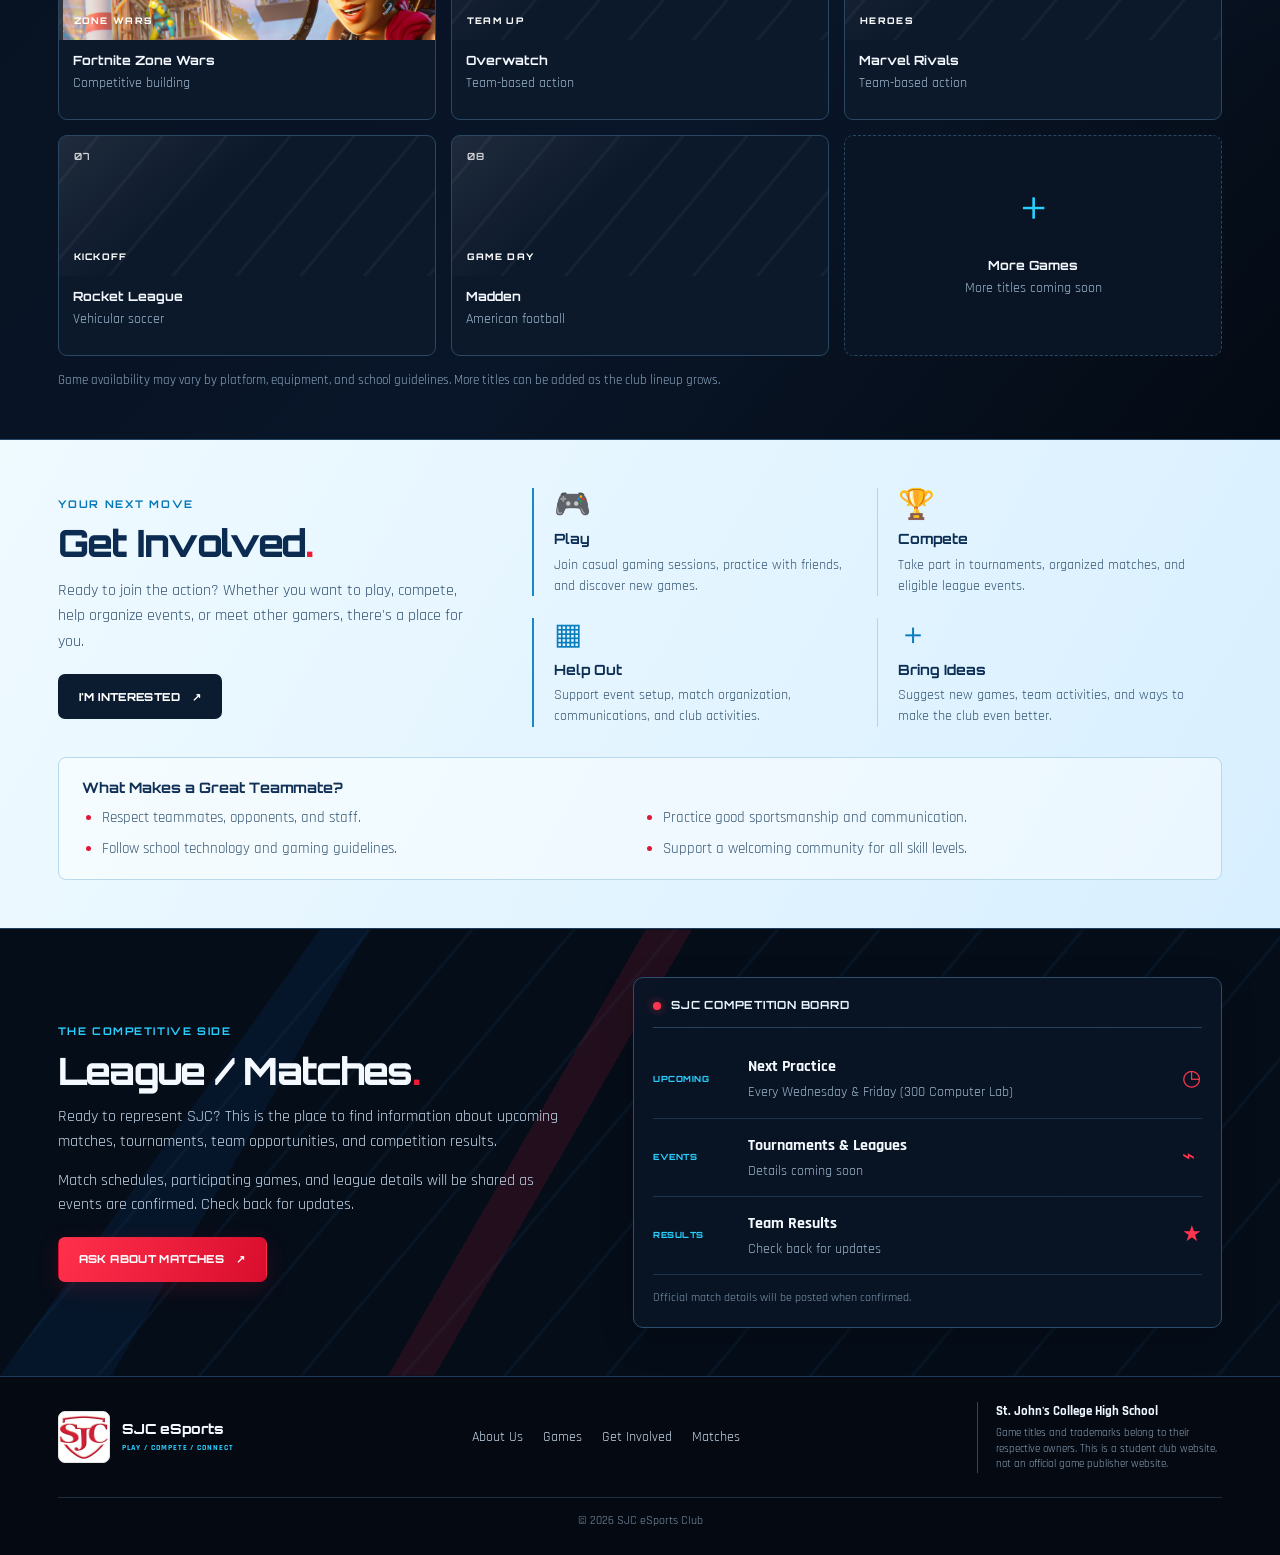
==== commit 5ebd2bf2: "Update index.html" ====
--- a/index.html
+++ b/index.html
@@ -180,7 +180,7 @@
                     <div class="game-grid" id="game-grid">
                         <article class="game-card">
                             <div class="game-art art-smash">
-                                <span class="game-number">01</span><span class="game-glyph">✦</span
+                                <span class="game-number">01</span><span class="game-glyph"></span
                                 ><span class="game-category">FIGHT</span>
                             </div>
                             <div class="game-info">
@@ -190,7 +190,7 @@
                         </article>
                         <article class="game-card">
                             <div class="game-art art-kart">
-                                <span class="game-number">02</span><span class="game-glyph">◉</span
+                                <span class="game-number">02</span><span class="game-glyph"></span
                                 ><span class="game-category">RACE</span>
                             </div>
                             <div class="game-info">
@@ -200,7 +200,7 @@
                         </article>
                         <article class="game-card">
                             <div class="game-art art-valorant">
-                                <span class="game-number">03</span><span class="game-glyph">V</span
+                                <span class="game-number">03</span><span class="game-glyph"></span
                                 ><span class="game-category">TACTICAL</span>
                             </div>
                             <div class="game-info">
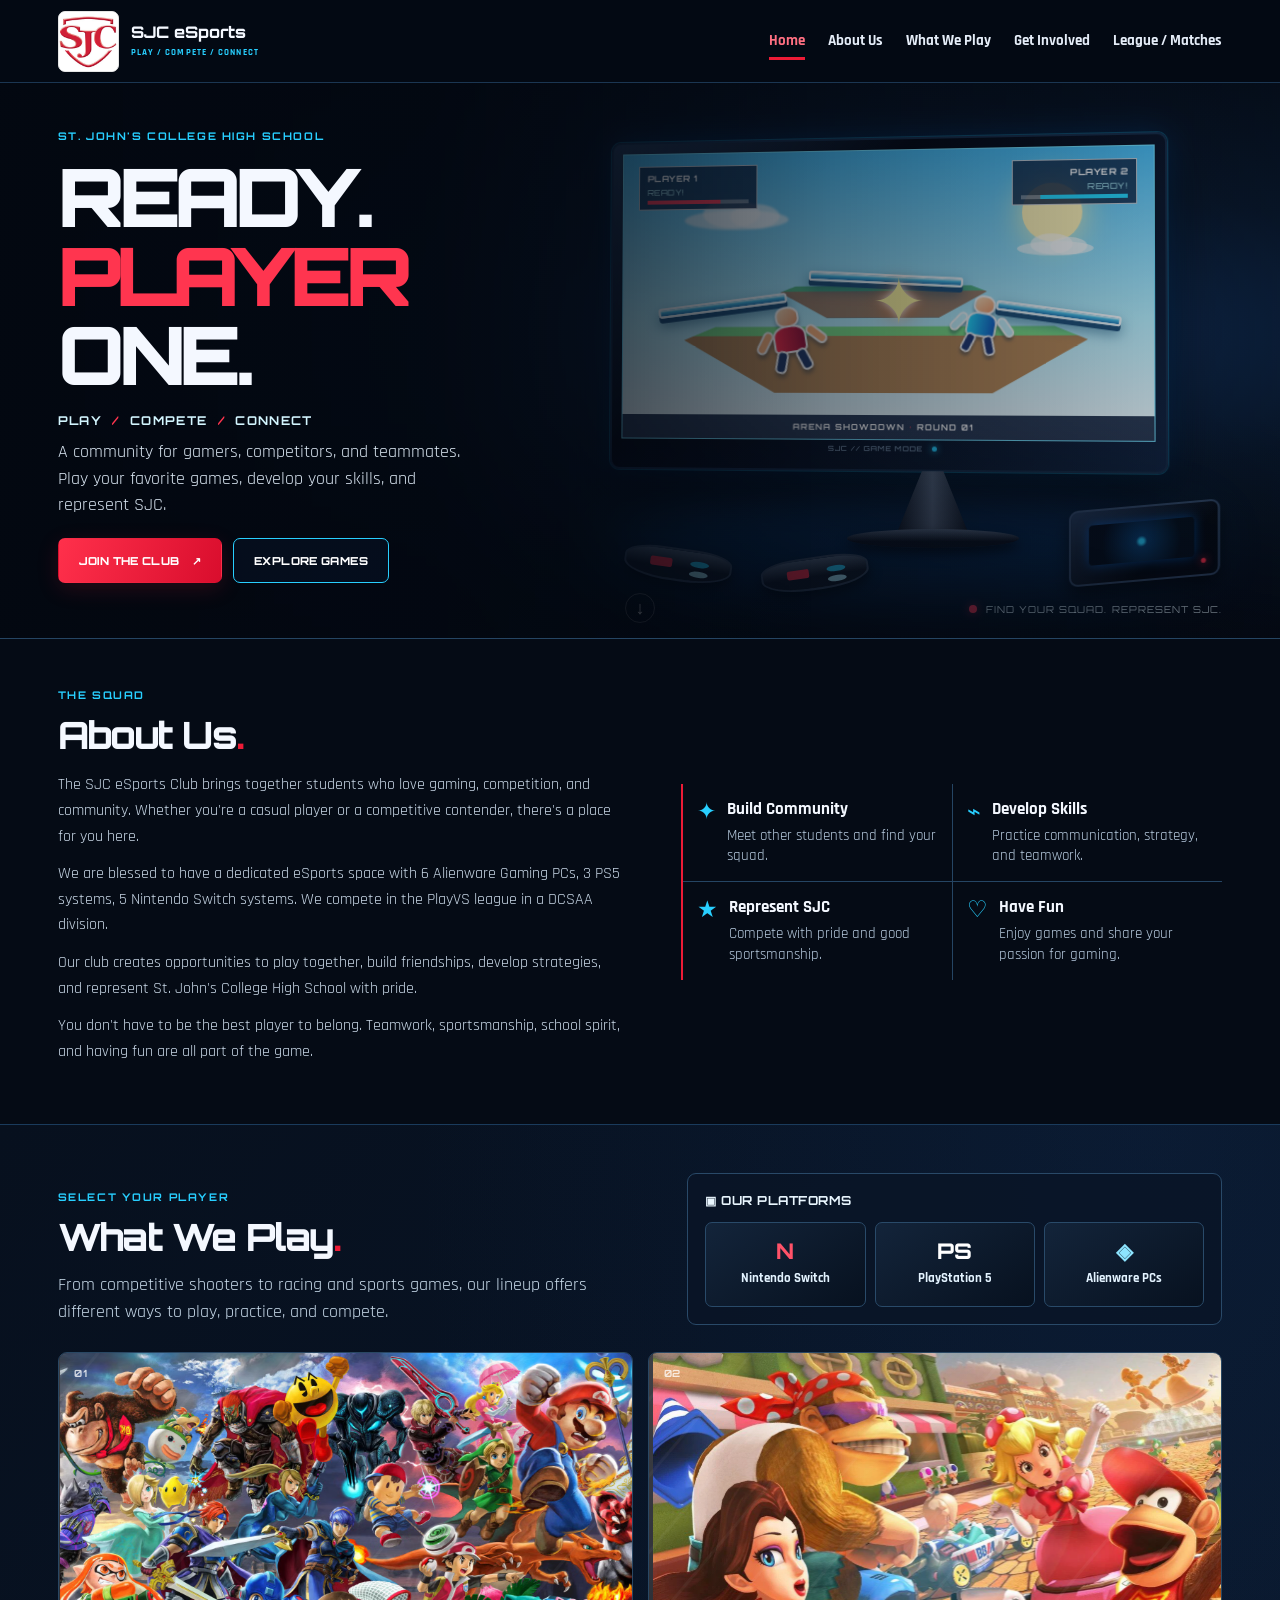
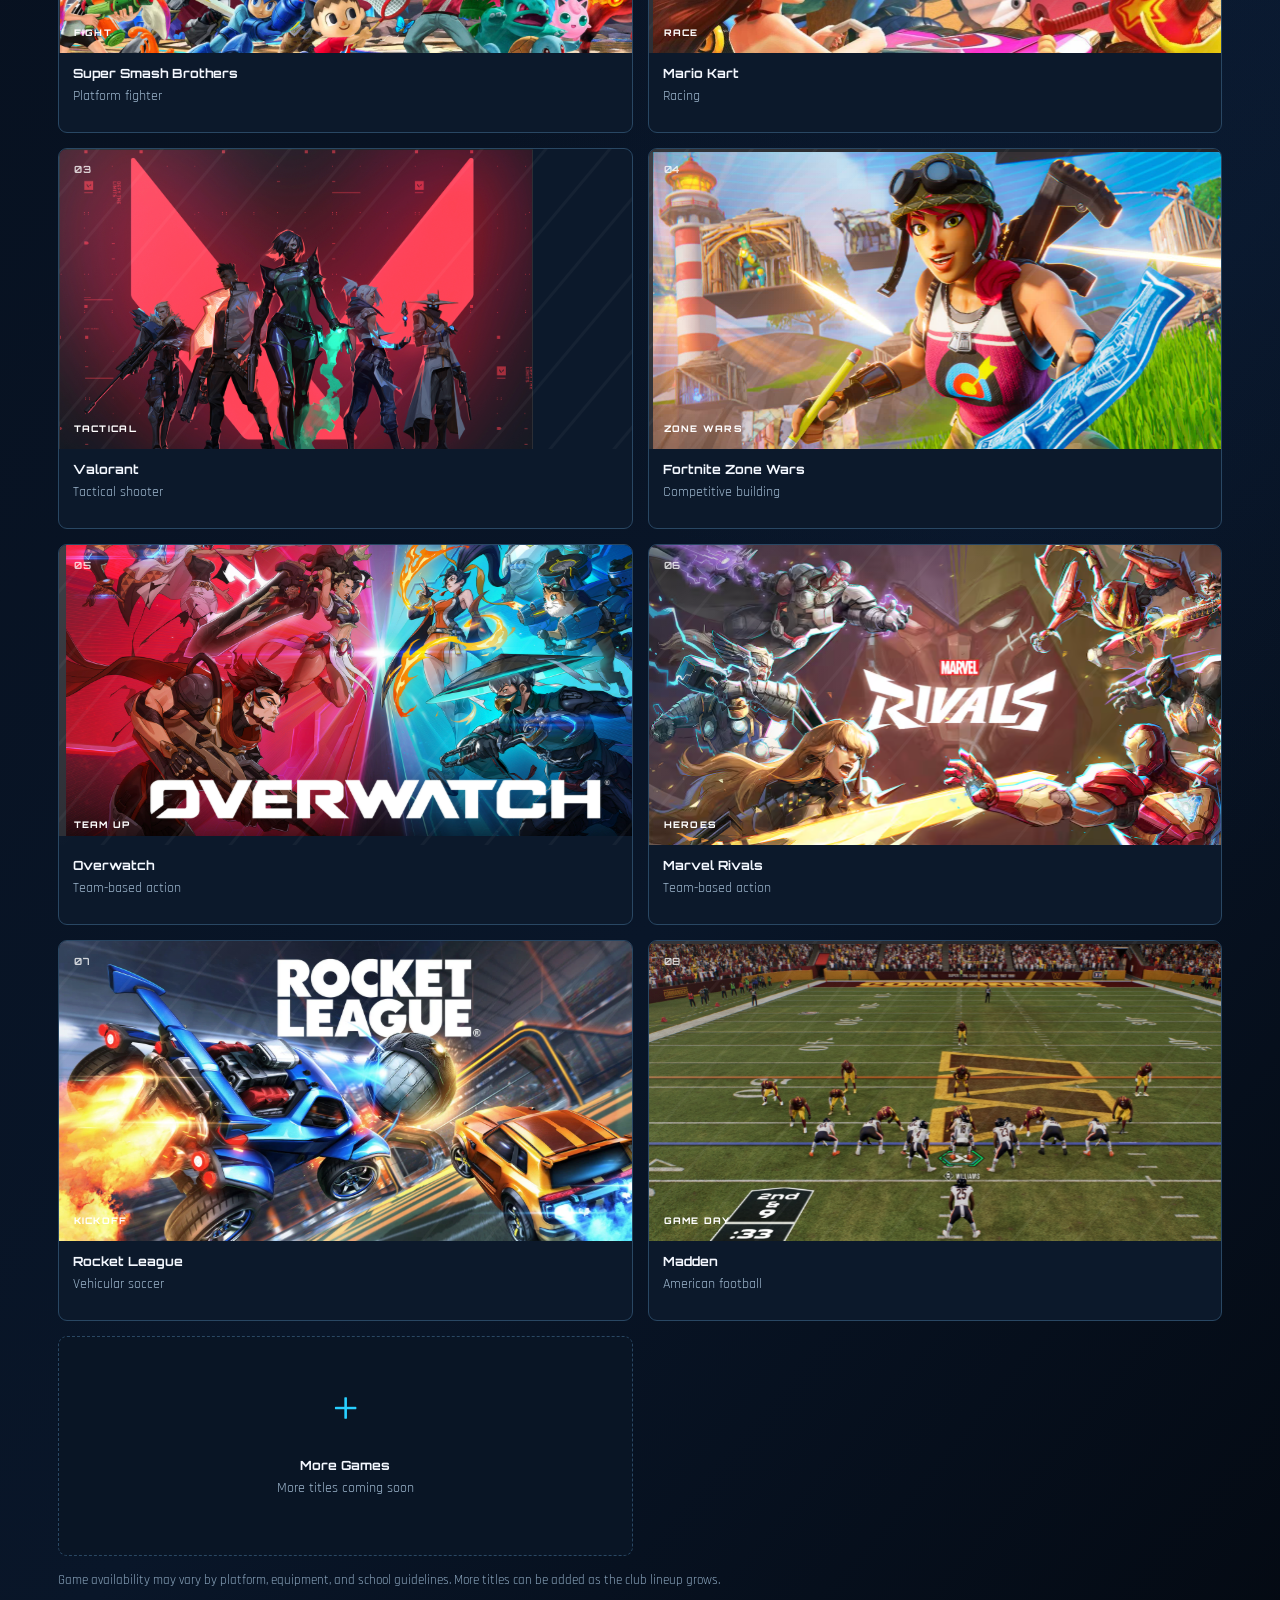
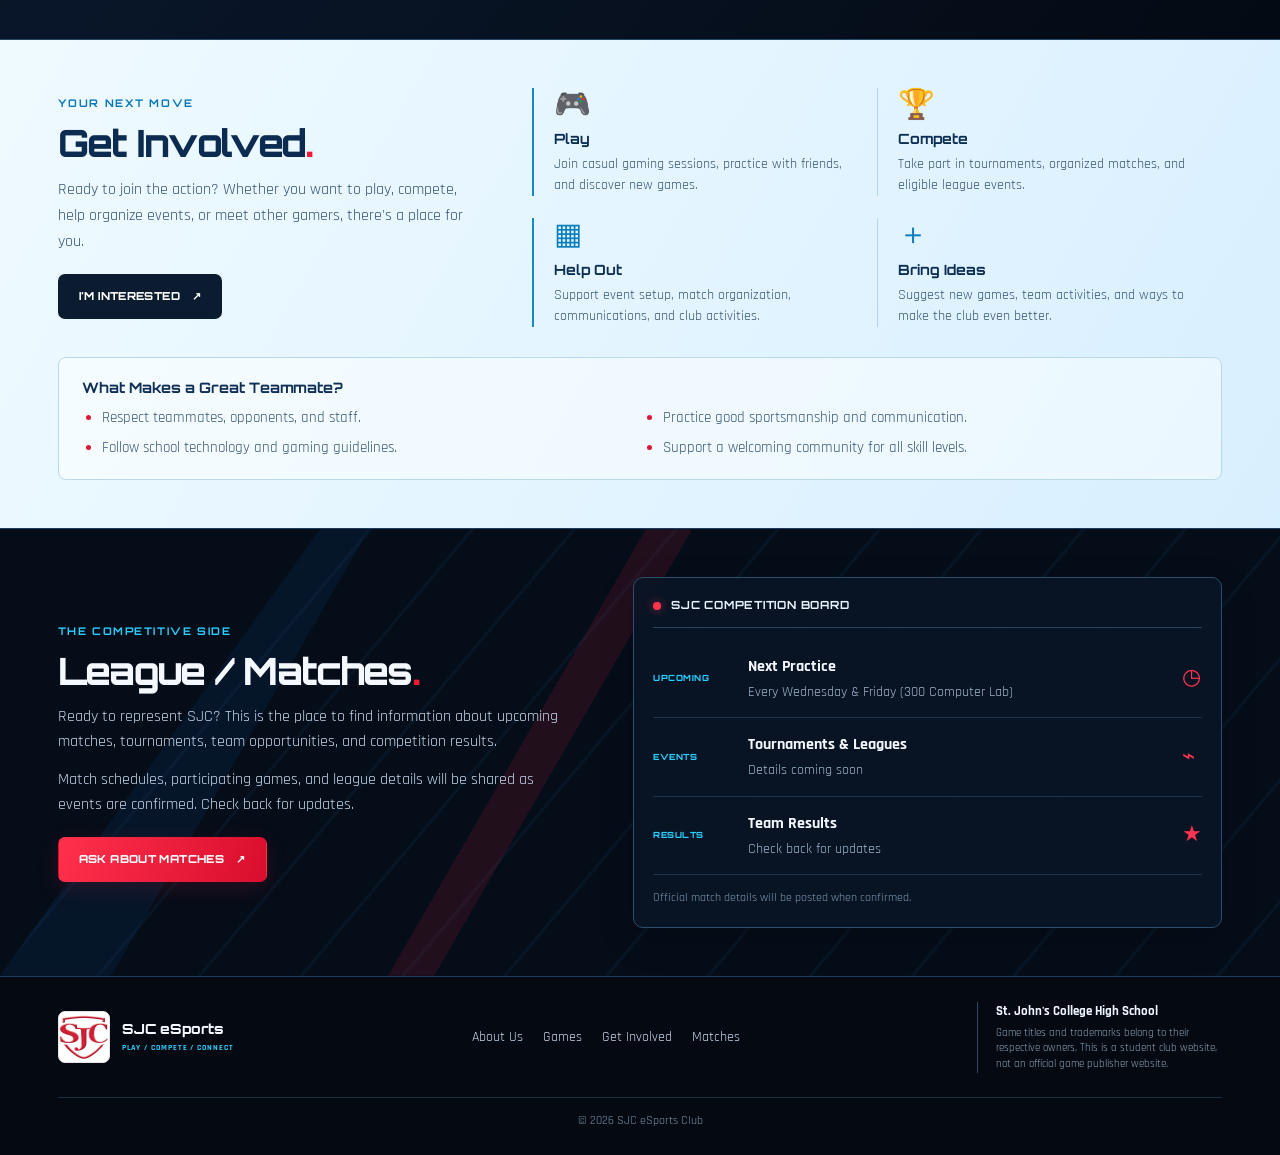
==== commit ef6fc35f: "Enhance eSports Club description in index.html Added information about the eSports space and competi" ====
--- a/index.html
+++ b/index.html
@@ -111,6 +111,10 @@
                         The SJC eSports Club brings together students who love gaming, competition, and community.
                         Whether you're a casual player or a competitive contender, there's a place for you here.
                     </p>
+                     <p>
+                        We are blessed to have a dedicated eSports space with 6 Alienware Gaming PCs, 3 PS5 systems, 5 Nintendo Switch systems.
+                         We compete in the PlayVS league in a DCSAA division.  
+                    </p>
                     <p>
                         Our club creates opportunities to play together, build friendships, develop strategies, and
                         represent St. John's College High School with pride.
--- a/styles.css
+++ b/styles.css
@@ -1027,7 +1027,7 @@
 
 .game-grid {
     display: grid;
-    grid-template-columns: repeat(3, minmax(0, 1fr));
+    grid-template-columns: repeat(2, minmax(0, 1fr));
     gap: 15px
 }
 
@@ -1049,7 +1049,7 @@
 .game-art {
     position: relative;
     display: flex;
-    min-height: 140px;
+    min-height: 300px;
     flex-direction: column;
     align-items: flex-start;
     justify-content: space-between;
@@ -1096,35 +1096,43 @@
 }
 
 .art-smash {
-    background-image:url("smash.png")
+    background-image:url("smash.png");
+    background-repeat: no-repeat;
 }
 
 .art-kart {
-    background-image:url("images/mariokart.png")
+    background-image:url("images/mariokart.png");
+    background-repeat: no-repeat;
 }
 
 .art-valorant {
-    background-image:url("images/valorant.png")
+    background-image:url("images/valorant.png");
+    background-repeat: no-repeat;
 }
 
 .art-fortnite {
-    background-image:url("images/fortnite.png")
+    background-image:url("images/fortnite.png");
+    background-repeat: no-repeat;
 }
 
 .art-overwatch {
-    background-image:url("images/overwatch.png")
+    background-image:url("images/overwatch.png");
+    background-repeat: no-repeat;
 }
 
 .art-marvel {
-    background-image:url("images/marvel.png")
+    background-image:url("images/marvel.png");
+    background-repeat: no-repeat;
 }
 
 .art-rocket {
-    background-image:url("images/rocket.png")
+    background-image:url("images/rocketleague.png");
+    background-repeat: no-repeat;
 }
 
 .art-madden {
-    background-image:url("images/madden.png")
+    background-image:url("images/madden.png");
+    background-repeat: no-repeat;
 }
 
 .game-info {
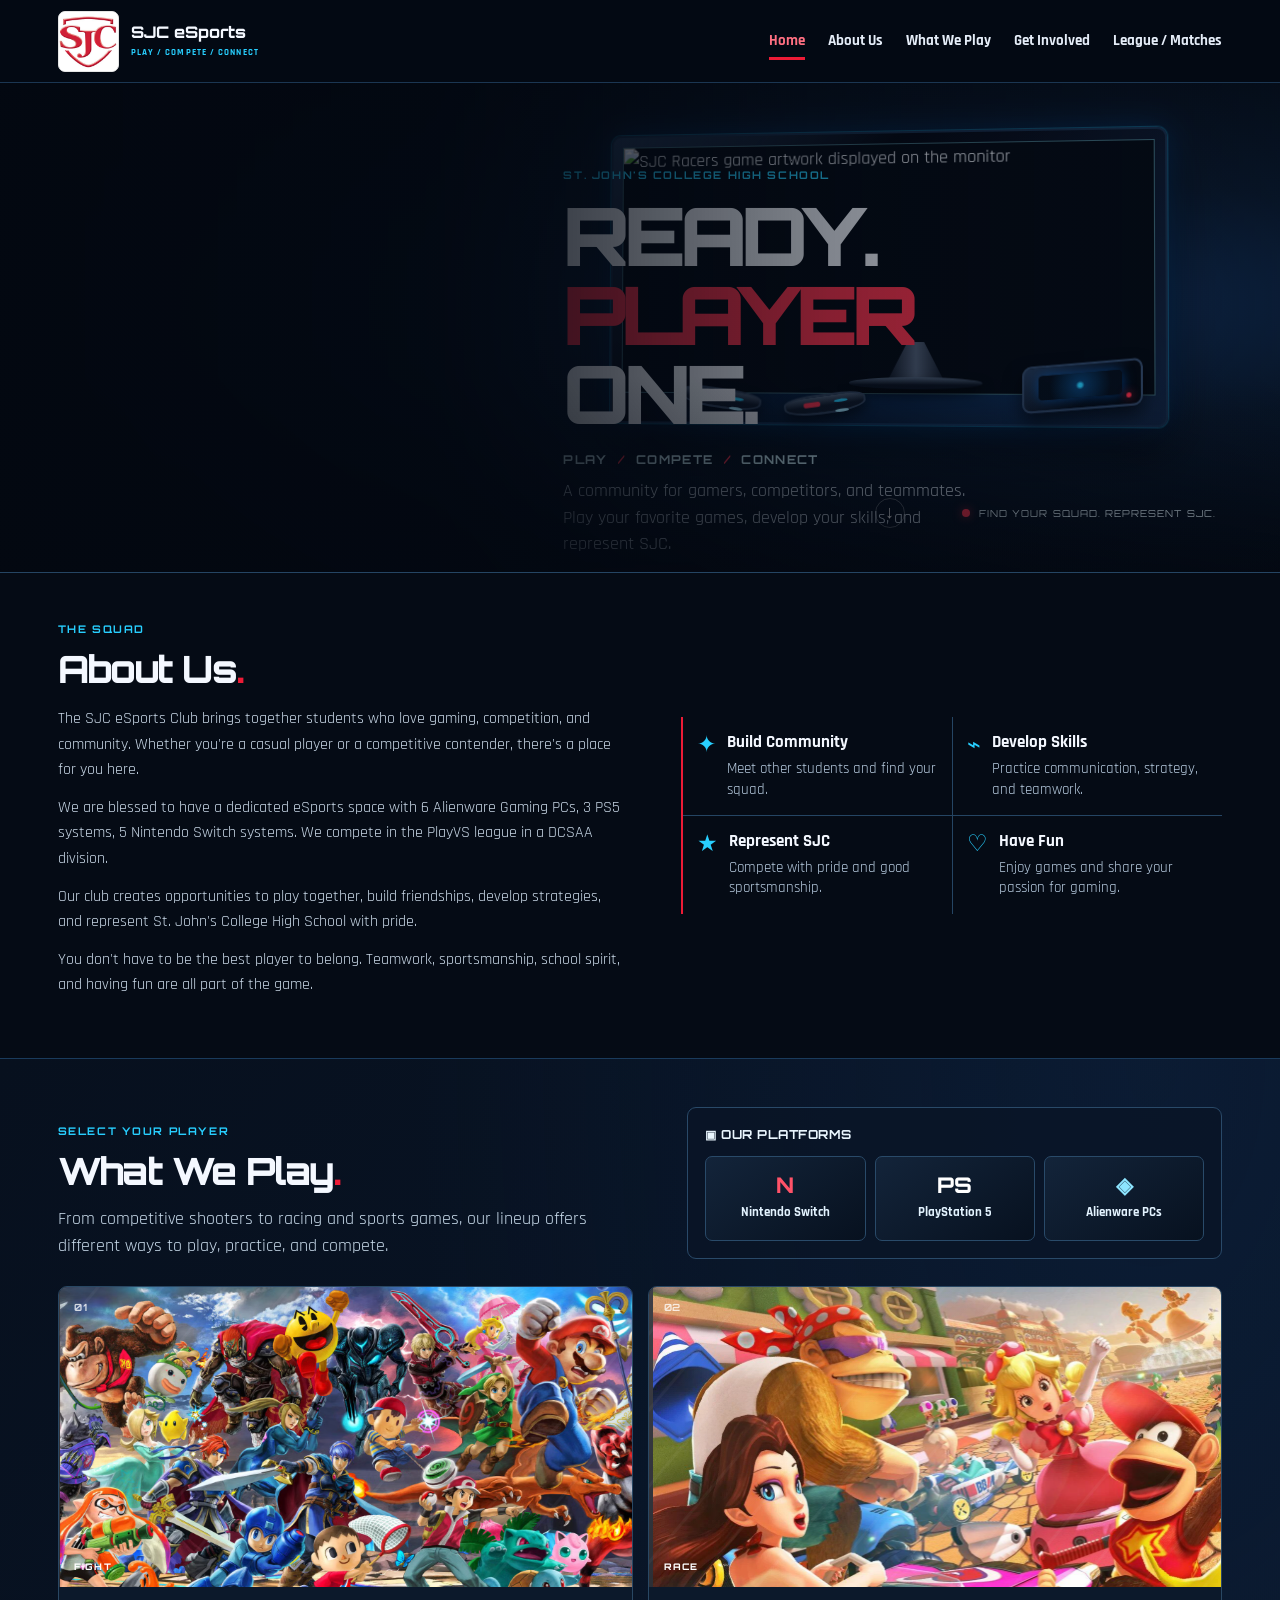
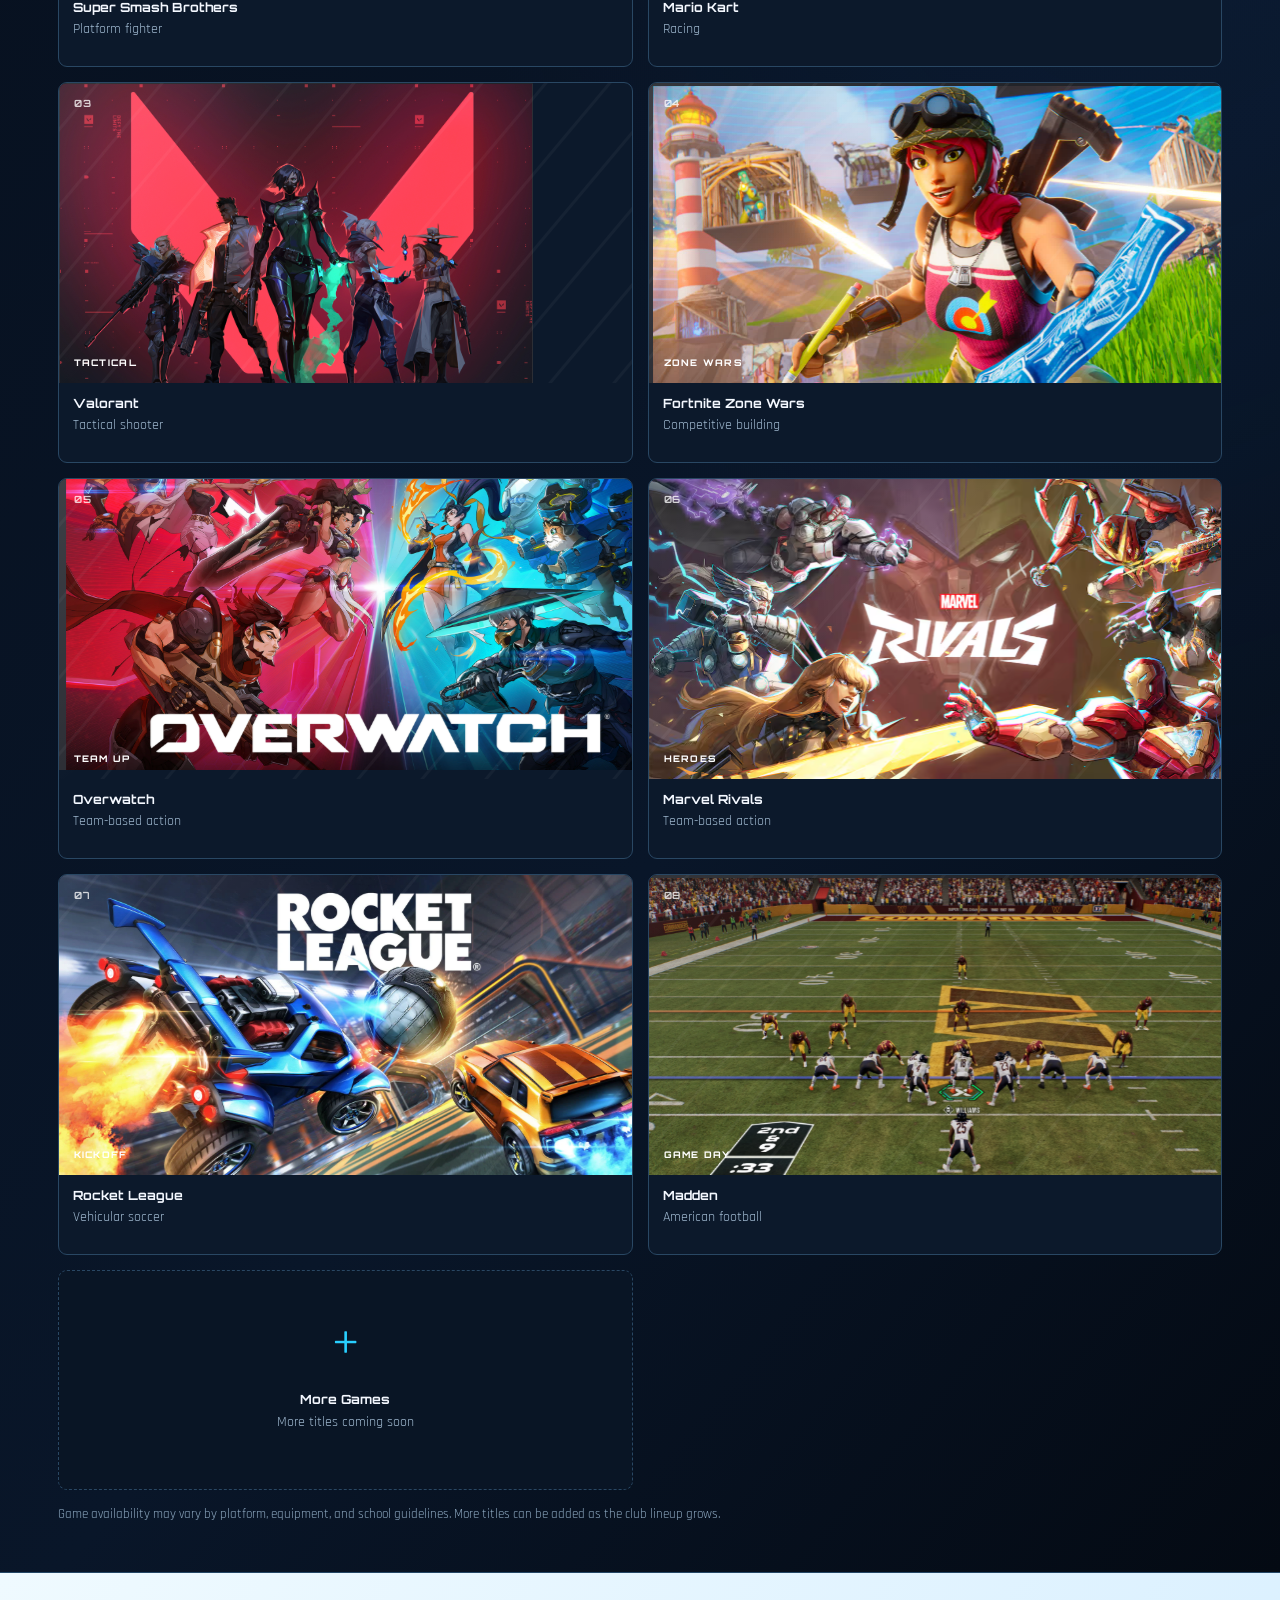
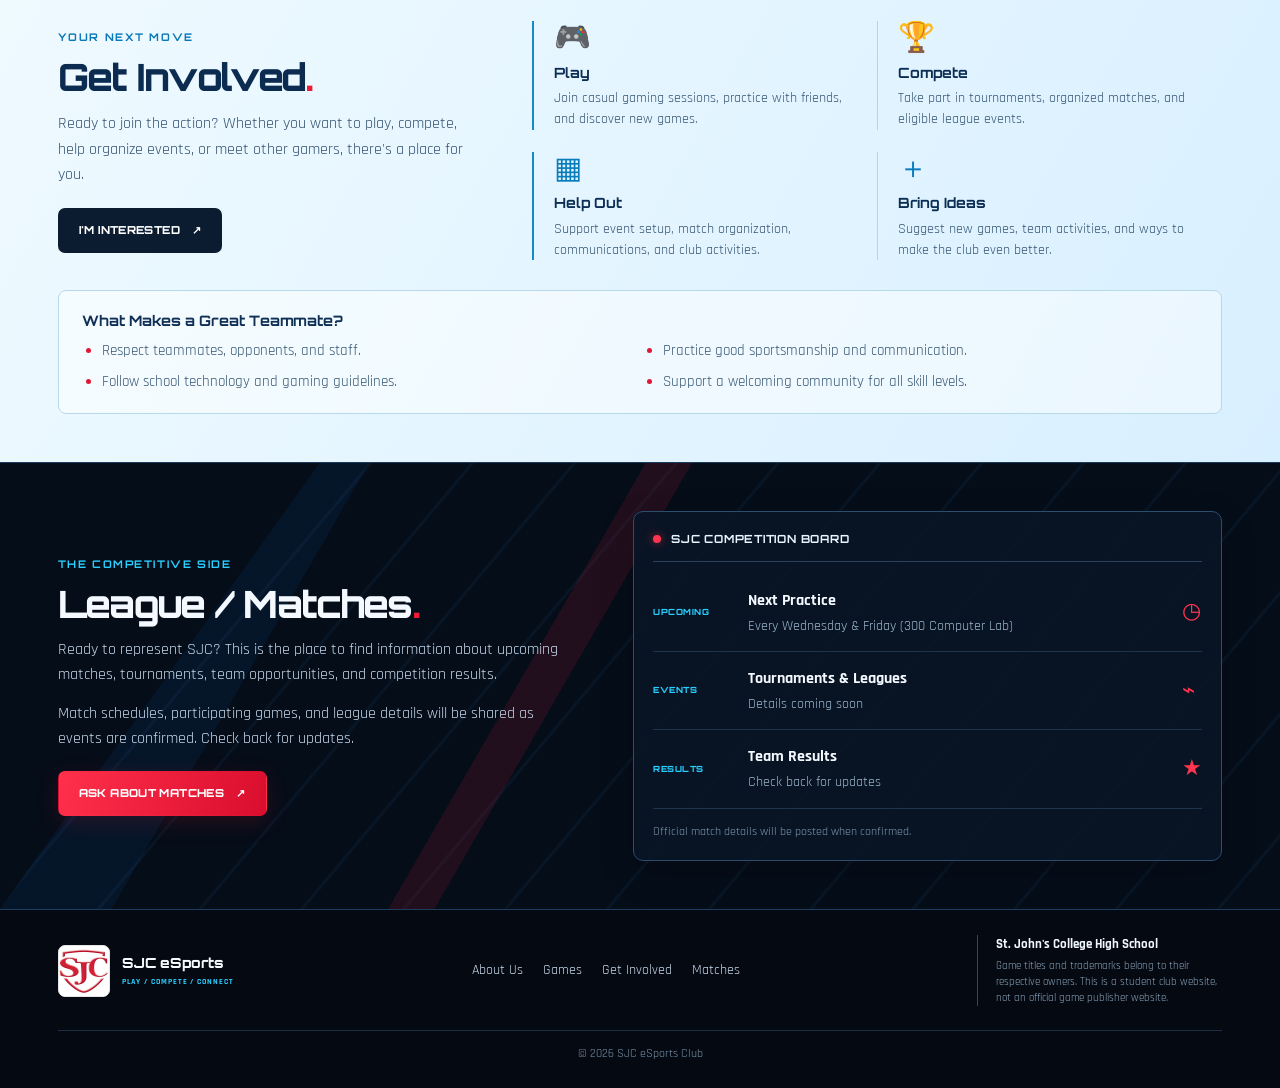
==== commit acf1af5c: "Update game scene to display SJC Racers artwork Replaced the game scene with an image of 'SJC Racers" ====
--- a/index.html
+++ b/index.html
@@ -50,33 +50,15 @@
                 <!-- Original CSS-built platform-fighting game scene; no game artwork required. -->
                 <div class="gaming-scene" aria-hidden="true">
                     <div class="monitor-frame">
-                        <div class="monitor-screen">
-                            <div class="game-sky"></div>
-                            <div class="game-sun"></div>
-                            <div class="game-cloud cloud-one"></div>
-                            <div class="game-cloud cloud-two"></div>
-                            <div class="floating-island island-back"></div>
-                            <div class="floating-island island-front"></div>
-                            <div class="battle-platform platform-left"></div>
-                            <div class="battle-platform platform-center"></div>
-                            <div class="battle-platform platform-right"></div>
-                            <div class="game-hud hud-left"><b>PLAYER 1</b><span>READY!</span><i></i></div>
-                            <div class="game-hud hud-right"><b>PLAYER 2</b><span>READY!</span><i></i></div>
-                            <div class="fighter fighter-red">
-                                <span class="fighter-head"></span><span class="fighter-body"></span
-                                ><span class="fighter-arm arm-left"></span><span class="fighter-arm arm-right"></span
-                                ><span class="fighter-leg leg-left"></span><span class="fighter-leg leg-right"></span>
-                            </div>
-                            <div class="fighter fighter-blue">
-                                <span class="fighter-head"></span><span class="fighter-body"></span
-                                ><span class="fighter-arm arm-left"></span><span class="fighter-arm arm-right"></span
-                                ><span class="fighter-leg leg-left"></span><span class="fighter-leg leg-right"></span>
-                            </div>
-                            <div class="impact-burst">✦</div>
-                            <div class="screen-caption">ARENA SHOWDOWN <span>•</span> ROUND 01</div>
-                        </div>
-                        <div class="monitor-chin"><span>SJC // GAME MODE</span><span class="monitor-light"></span></div>
-                    </div>
+                        
+                    <div class="monitor-screen">
+                        <img
+                            src="SJC_Racers.png"
+                            alt="SJC Racers game artwork displayed on the monitor"
+                            class="monitor-game-image"
+                        />
+                    </div>
+
                     <div class="monitor-stand"></div>
                     <div class="monitor-base"></div>
                     <div class="game-console">
--- a/styles.css
+++ b/styles.css
@@ -1790,3 +1790,20 @@
         animation-iteration-count: 1 !important
     }
 }
+
+/* SJC Racers artwork inside the existing monitor */
+.monitor-screen {
+    position: relative;
+    overflow: hidden;
+    background: #050b15;
+}
+
+.monitor-game-image {
+    position: absolute;
+    inset: 0;
+    display: block;
+    width: 100%;
+    height: 100%;
+    object-fit: cover;
+    object-position: center;
+}
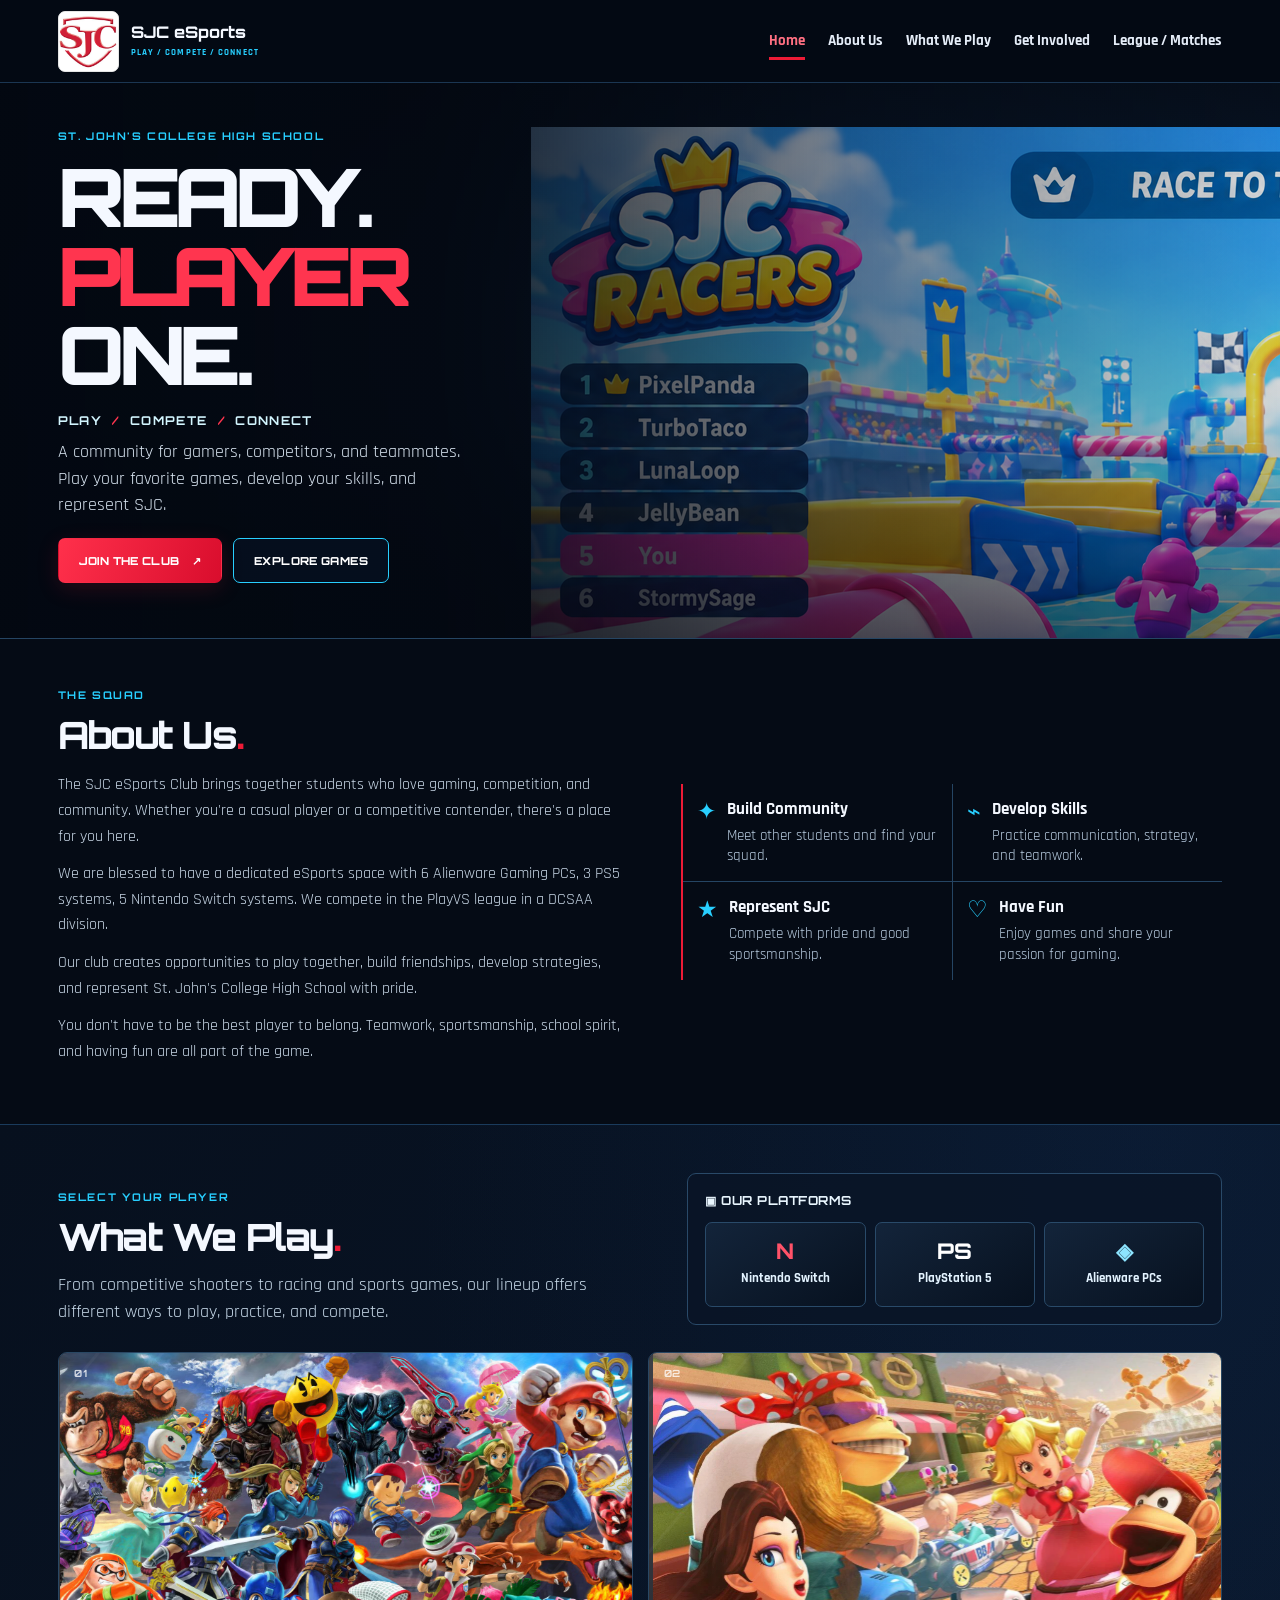
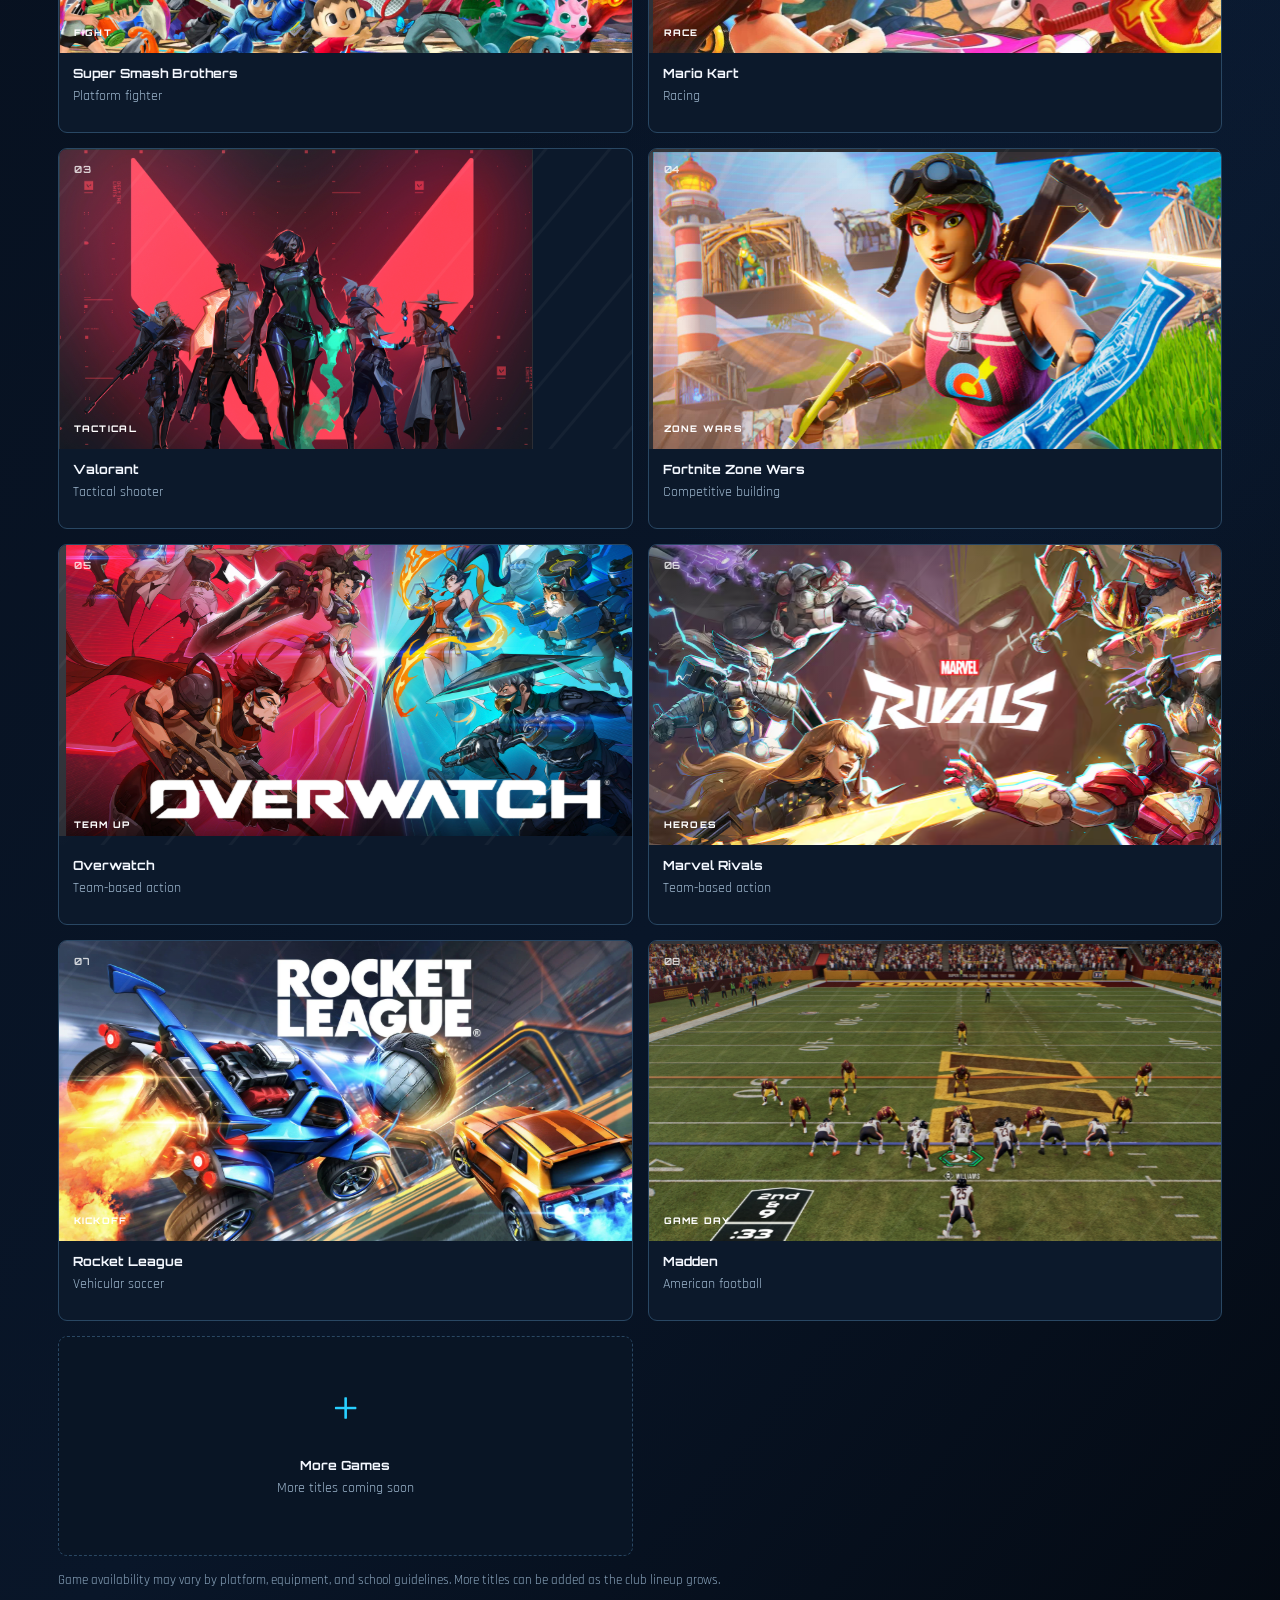
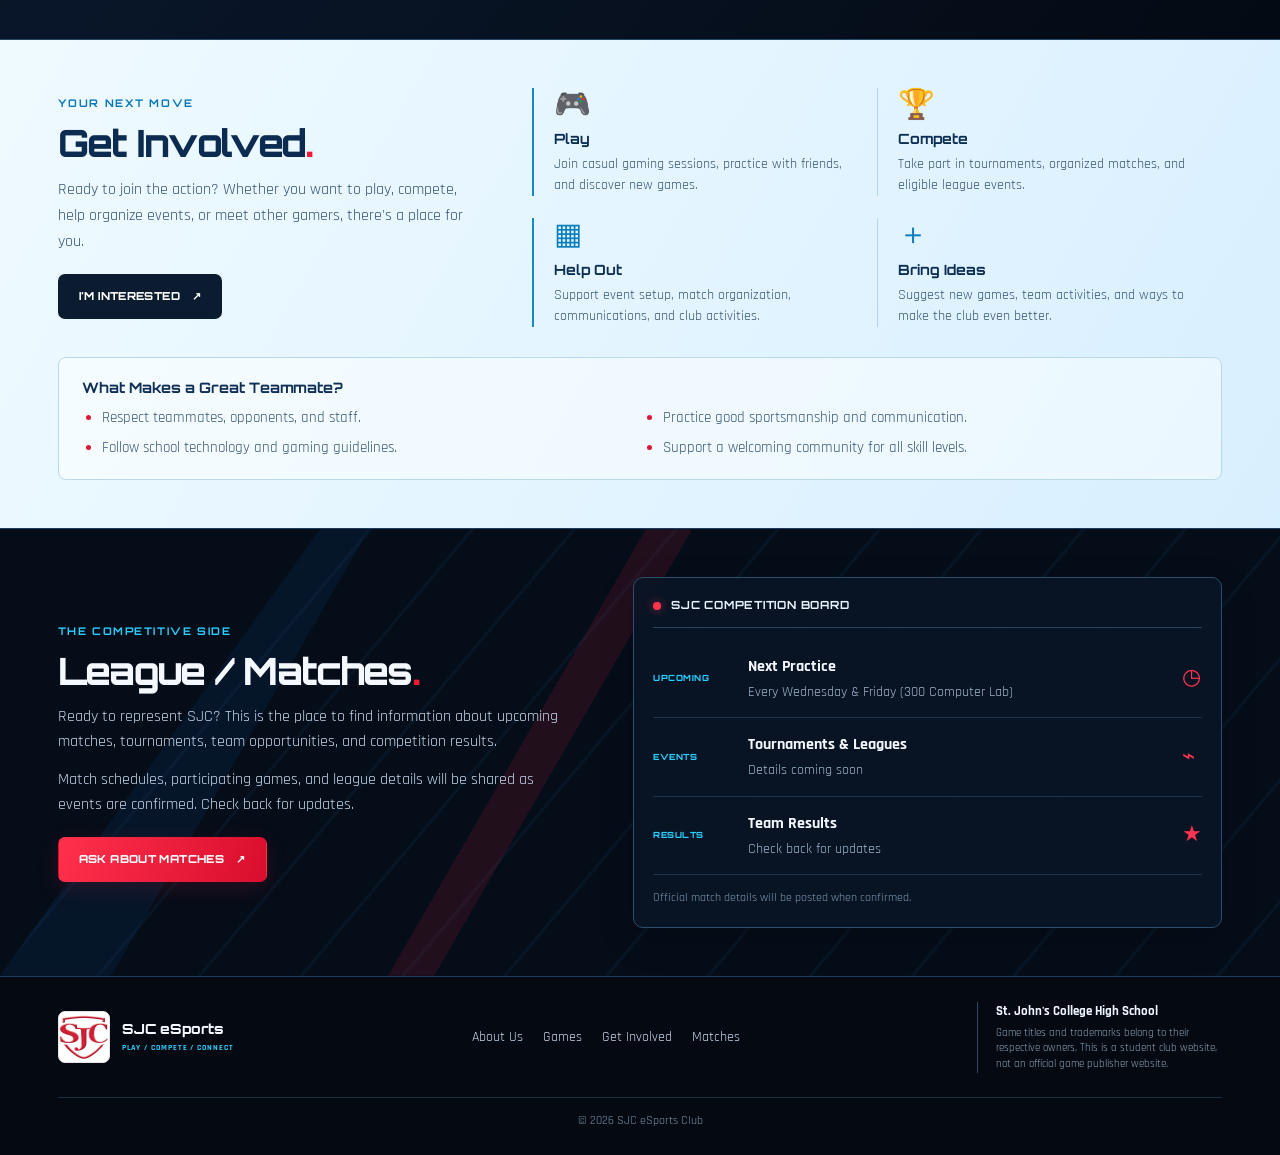
==== commit 0e4351f4: "Refactor gaming scene structure in index.html" ====
--- a/index.html
+++ b/index.html
@@ -48,26 +48,23 @@
                 <div class="intro-background" aria-hidden="true"></div>
                 <div class="intro-overlay" aria-hidden="true"></div>
                 <!-- Original CSS-built platform-fighting game scene; no game artwork required. -->
-                <div class="gaming-scene" aria-hidden="true">
-                    <div class="monitor-frame">
-                        
-                    <div class="monitor-screen">
-                        <img
+               
+                    <div class="gaming-scene" aria-hidden="true">
+                      <div class="tv-frame">
+                        <div class="tv-screen">
+                          <img
                             src="SJC_Racers.png"
-                            alt="SJC Racers game artwork displayed on the monitor"
-                            class="monitor-game-image"
-                        />
+                            alt=""
+                          />
+                        </div>
+                        <div class="tv-chin">
+                          <span>SJC // GAME MODE</span>
+                          <span class="tv-light"></span>
+                        </div>
+                      </div>
+                      <div class="tv-glow"></div>
                     </div>
 
-                    <div class="monitor-stand"></div>
-                    <div class="monitor-base"></div>
-                    <div class="game-console">
-                        <span class="console-screen"></span><span class="console-light"></span>
-                    </div>
-                    <div class="gamepad gamepad-one"><span></span><i></i></div>
-                    <div class="gamepad gamepad-two"><span></span><i></i></div>
-                    <div class="scene-glow"></div>
-                </div>
                 <div class="intro-content">
                     <p class="eyebrow">ST. JOHN'S COLLEGE HIGH SCHOOL</p>
                     <h1><span>READY.</span><span class="accent-text">PLAYER</span><span>ONE.</span></h1>
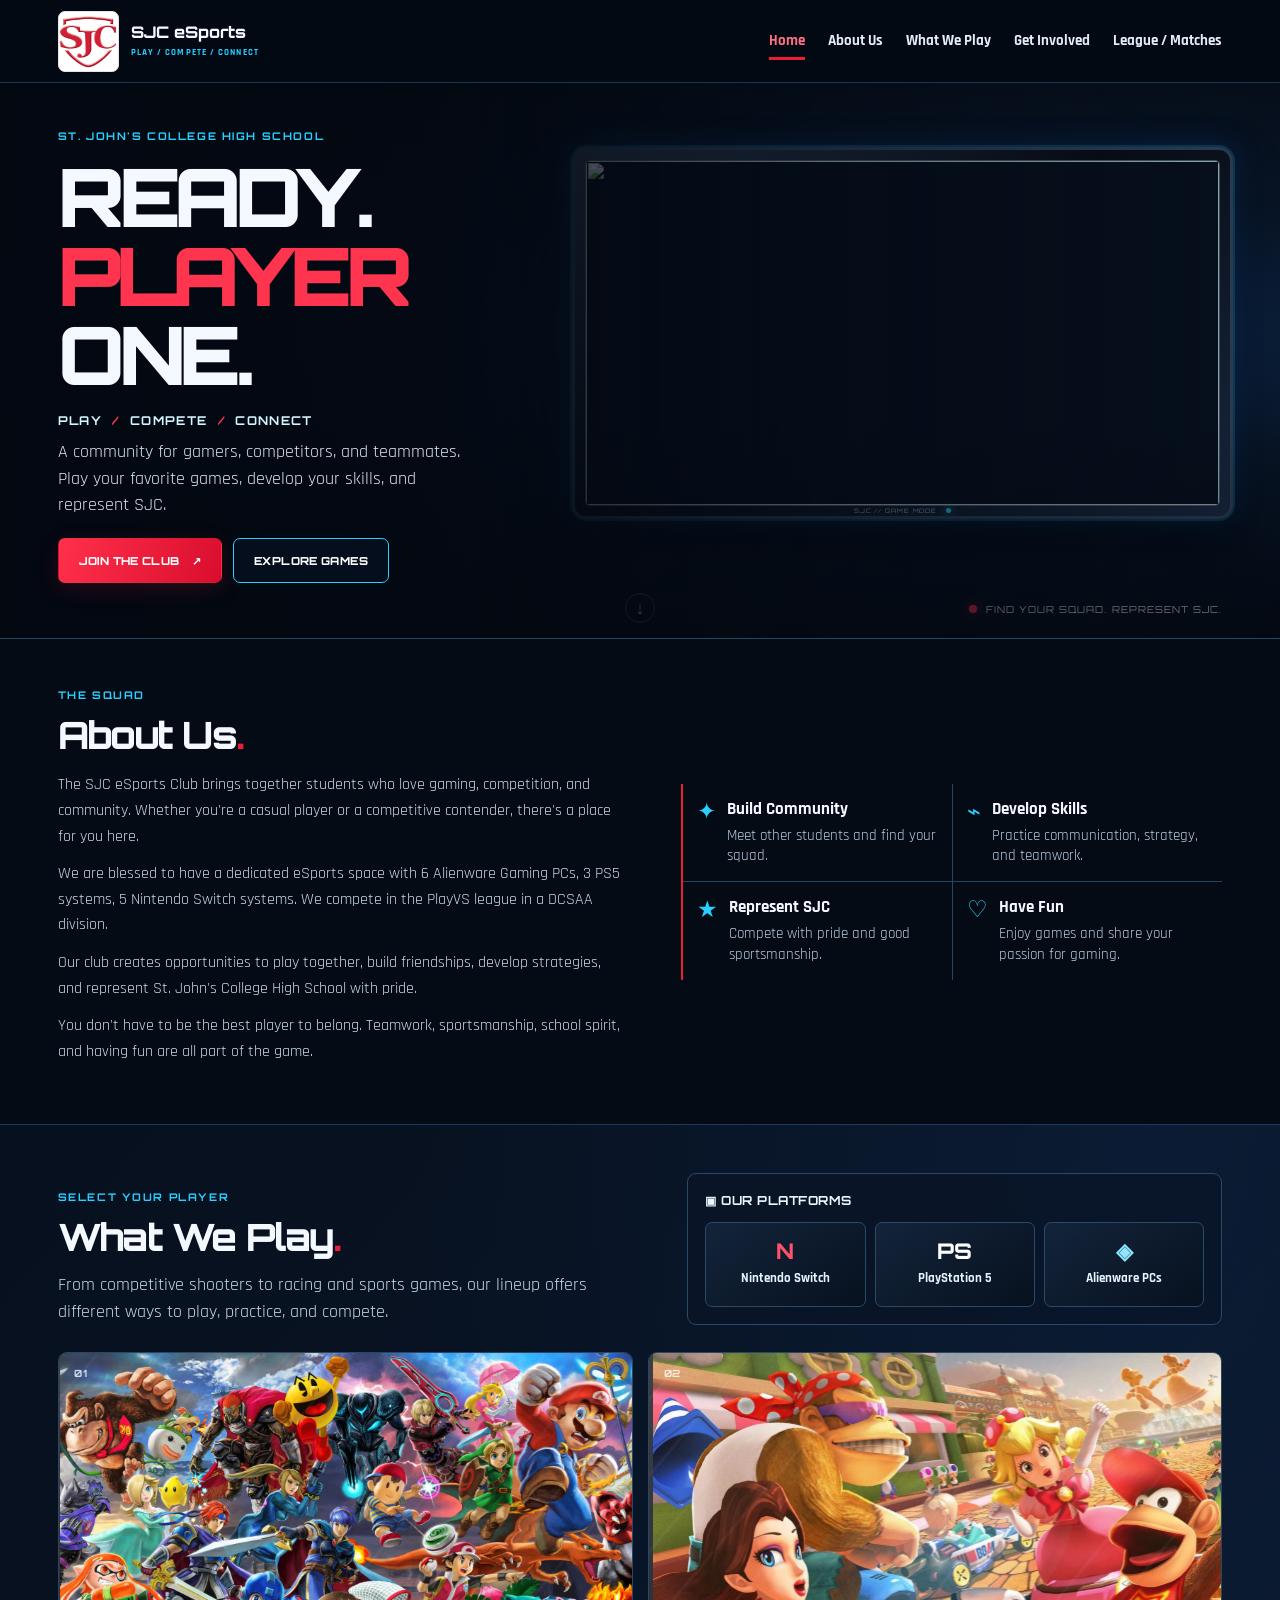
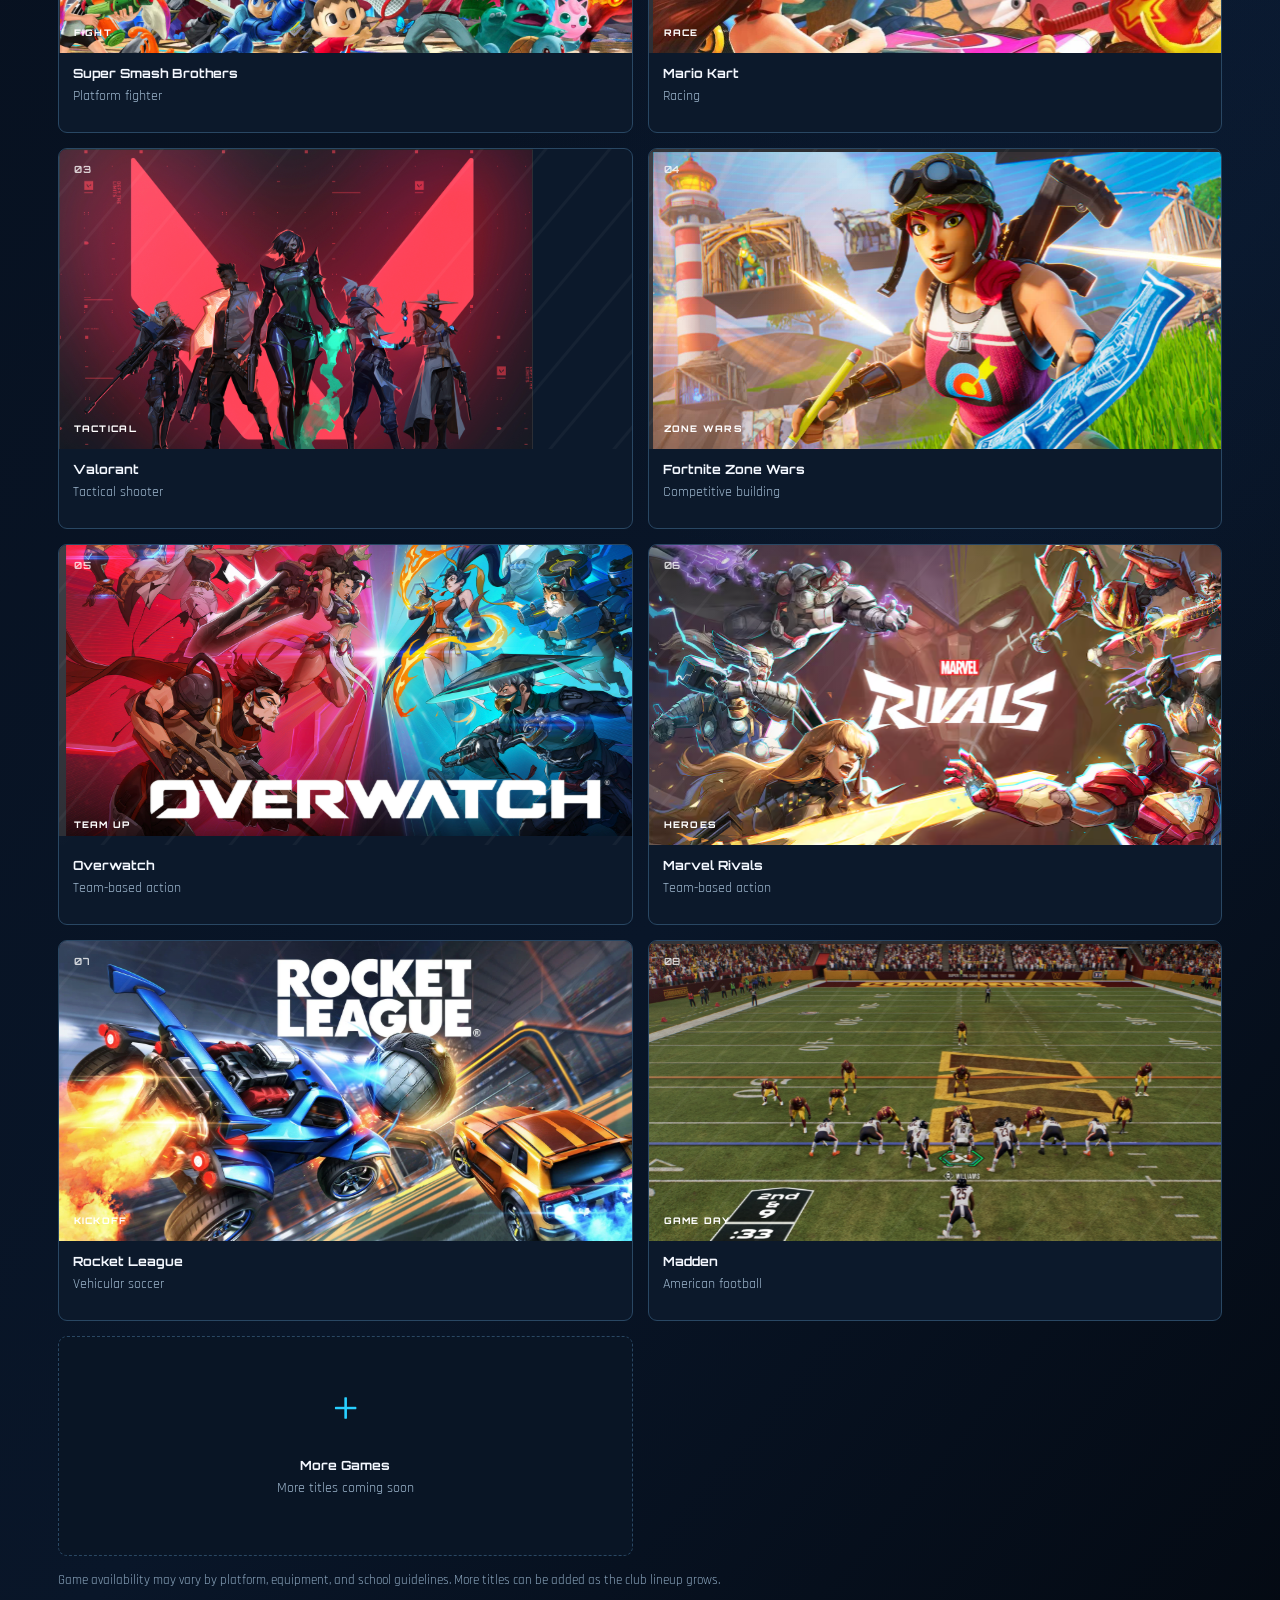
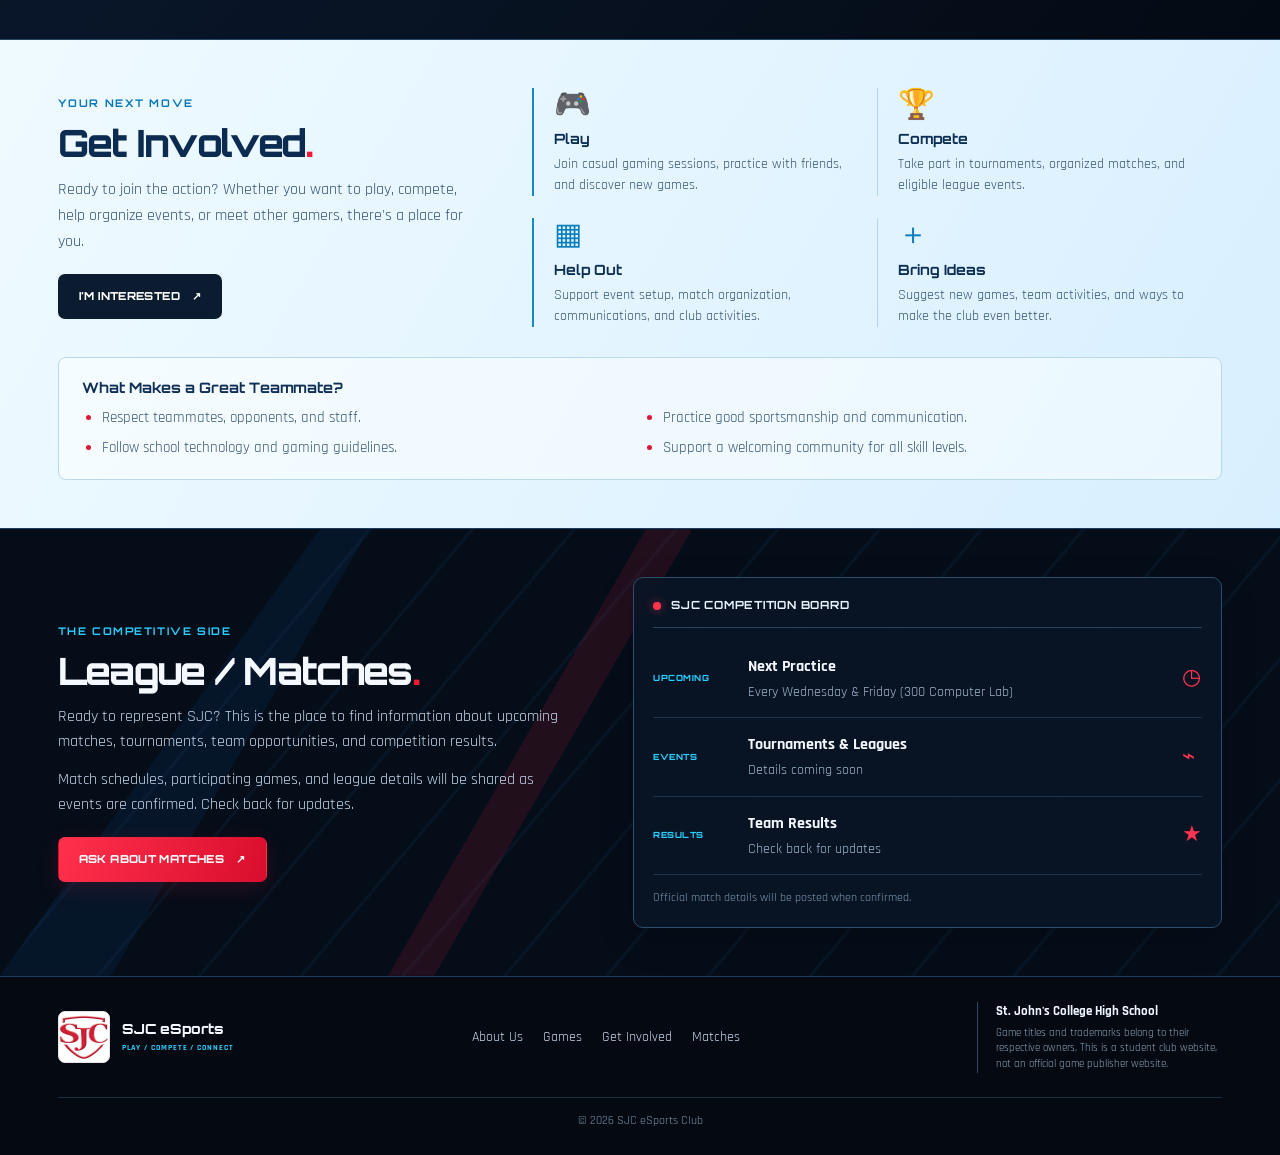
==== commit 2f7a308a: "Update image source path in index.html" ====
--- a/index.html
+++ b/index.html
@@ -49,21 +49,19 @@
                 <div class="intro-overlay" aria-hidden="true"></div>
                 <!-- Original CSS-built platform-fighting game scene; no game artwork required. -->
                
+                    
                     <div class="gaming-scene" aria-hidden="true">
                       <div class="tv-frame">
                         <div class="tv-screen">
-                          <img
-                            src="SJC_Racers.png"
-                            alt=""
-                          />
+                          <img src="images/SJC_Racers.png" alt="" />
                         </div>
                         <div class="tv-chin">
                           <span>SJC // GAME MODE</span>
                           <span class="tv-light"></span>
                         </div>
                       </div>
-                      <div class="tv-glow"></div>
-                    </div>
+                    </div>
+
 
                 <div class="intro-content">
                     <p class="eyebrow">ST. JOHN'S COLLEGE HIGH SCHOOL</p>
--- a/styles.css
+++ b/styles.css
@@ -1807,3 +1807,126 @@
     object-fit: cover;
     object-position: center;
 }
+
+/* =========================================
+   SJC READY PLAYER ONE - TV SCREEN
+   Replaces the old monitor, console,
+   and controllers with one large TV.
+   ========================================= */
+
+.gaming-scene {
+  right: 2%;
+  top: 9%;
+  width: 55%;
+  height: 82%;
+  perspective: none;
+}
+
+.tv-frame {
+  position: absolute;
+  top: 3%;
+  right: 3%;
+  width: 94%;
+  aspect-ratio: 16 / 9;
+  padding: 10px;
+  overflow: hidden;
+
+  border: 3px solid #33465f;
+  border-radius: 14px;
+  background: linear-gradient(145deg, #344760, #080d17 45%, #1c2d46);
+
+  box-shadow:
+    0 0 0 2px #28cfff33,
+    0 0 30px #087eff40,
+    0 22px 45px #000a;
+}
+
+.tv-screen {
+  width: 100%;
+  height: 100%;
+  overflow: hidden;
+  border: 1px solid #8deaff66;
+  border-radius: 5px;
+  background: #07101e;
+}
+
+.tv-screen img {
+  display: block;
+  width: 100%;
+  height: 100%;
+  object-fit: contain;
+  object-position: center;
+}
+
+.tv-chin {
+  position: absolute;
+  right: 10px;
+  bottom: 0;
+  left: 10px;
+
+  display: flex;
+  height: 10px;
+  align-items: center;
+  justify-content: center;
+  gap: 9px;
+
+  color: #a8c5e1;
+  font-family: "Orbitron", sans-serif;
+  font-size: 6px;
+  letter-spacing: 0.15em;
+}
+
+.tv-light {
+  width: 5px;
+  height: 5px;
+  border-radius: 50%;
+  background: #28cfff;
+  box-shadow: 0 0 8px #28cfff;
+}
+
+.tv-glow {
+  position: absolute;
+  z-index: -1;
+  top: 8%;
+  right: 0;
+  width: 100%;
+  height: 75%;
+  border-radius: 50%;
+  background: #087eff16;
+  filter: blur(35px);
+  pointer-events: none;
+}
+
+/* Hide the old monitor and gaming accessories. */
+.monitor-frame,
+.monitor-stand,
+.monitor-base,
+.game-console,
+.gamepad,
+.scene-glow {
+  display: none !important;
+}
+
+/* Keep the TV from crowding the hero text on small screens. */
+@media (max-width: 760px) {
+  .gaming-scene {
+    top: auto;
+    right: 5%;
+    bottom: 7%;
+    width: 90%;
+    height: auto;
+    aspect-ratio: 16 / 9;
+    opacity: 0.3;
+  }
+
+  .tv-frame {
+    top: 0;
+    right: 0;
+    width: 100%;
+  }
+
+  .intro-content {
+    z-index: 2;
+  }
+}
+
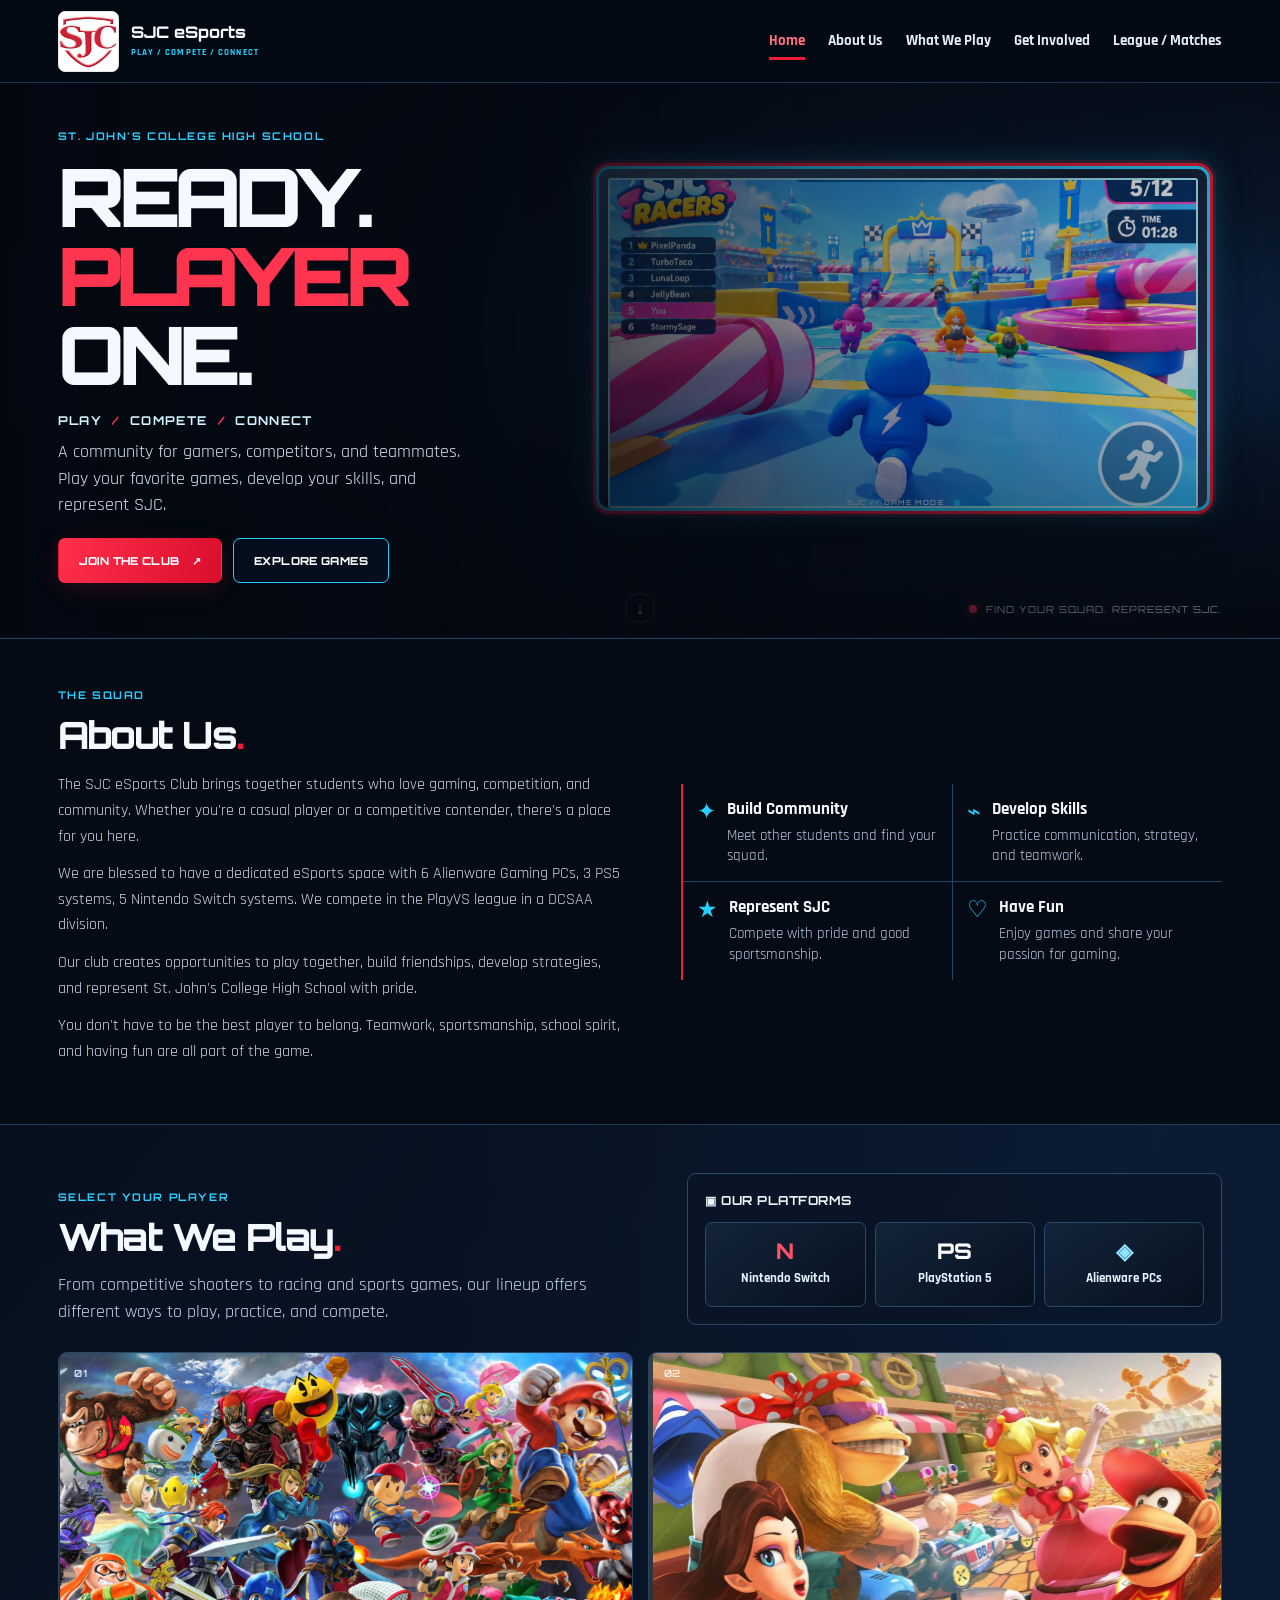
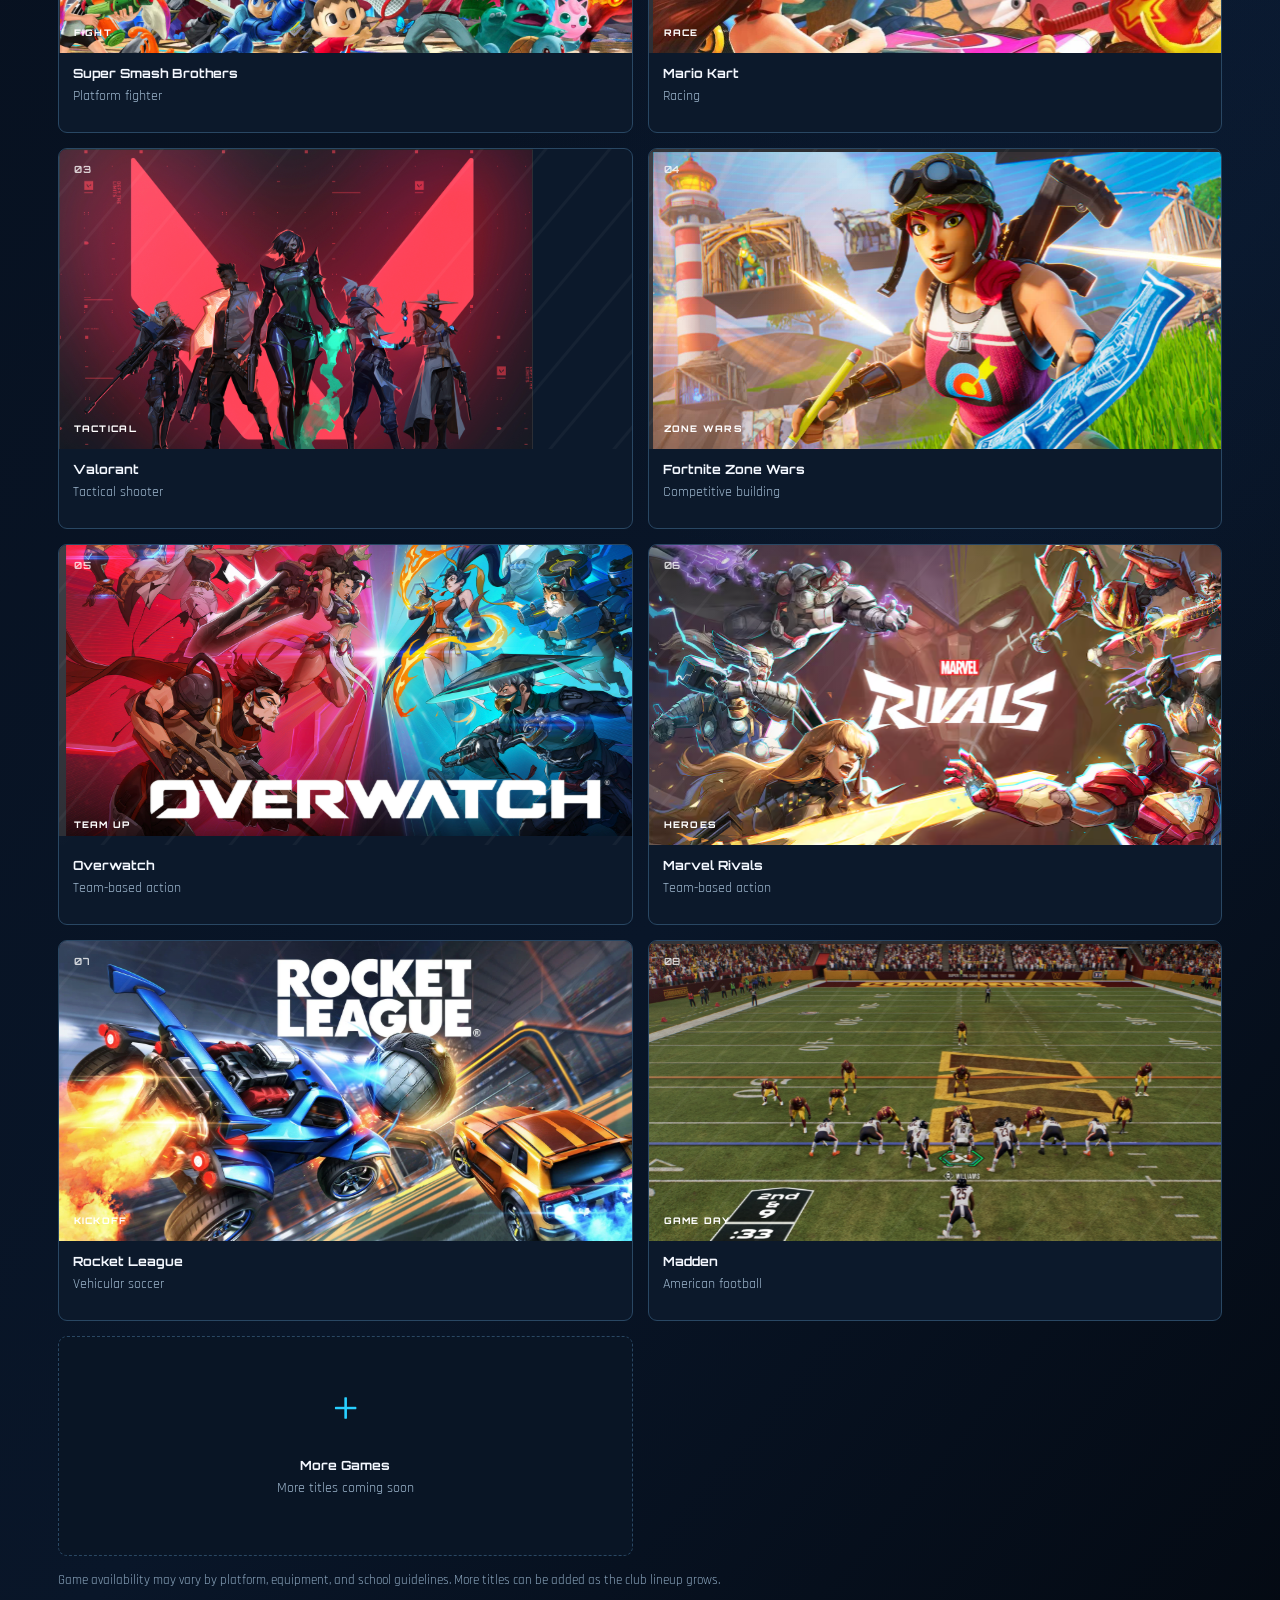
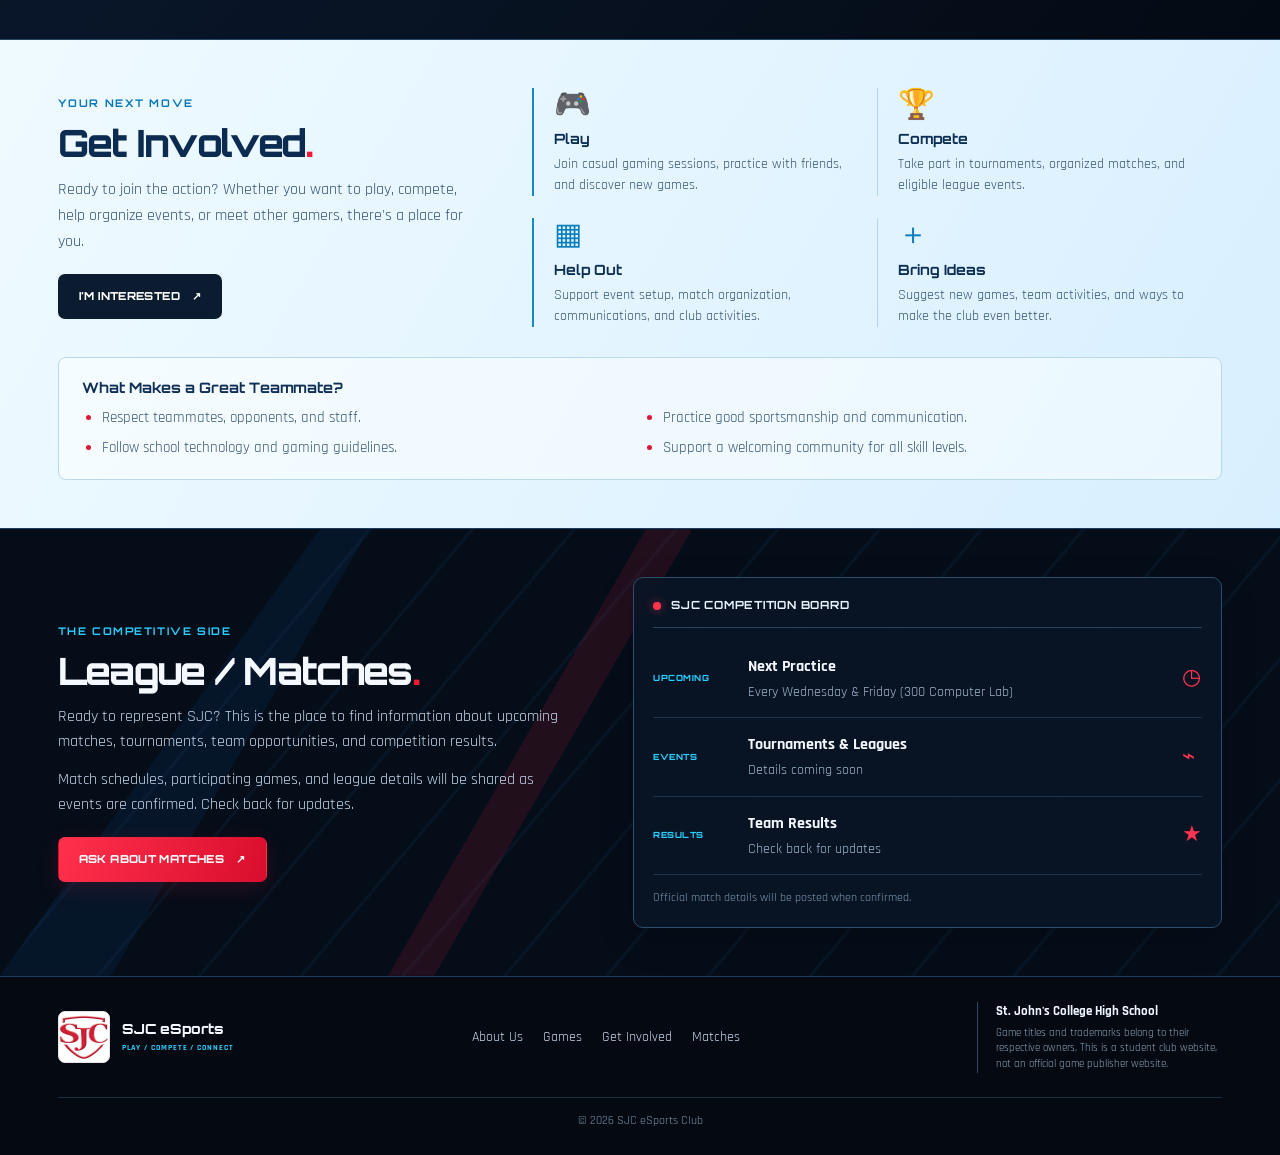
==== commit eb9a5ca9: "Update image source path in index.html" ====
--- a/index.html
+++ b/index.html
@@ -53,7 +53,7 @@
                     <div class="gaming-scene" aria-hidden="true">
                       <div class="tv-frame">
                         <div class="tv-screen">
-                          <img src="images/SJC_Racers.png" alt="" />
+                          <img src="SJC_Racers.png" alt="" />
                         </div>
                         <div class="tv-chin">
                           <span>SJC // GAME MODE</span>
--- a/styles.css
+++ b/styles.css
@@ -1930,3 +1930,114 @@
   }
 }
 
+/* ==========================================
+   SJC ESPORTS — REFINED TV SCREEN
+   ========================================== */
+
+.gaming-scene {
+    position: absolute;
+    z-index: 1;
+    top: 13%;
+    right: 4%;
+    width: 48%;
+    height: auto;
+    aspect-ratio: 16 / 9;
+    perspective: none;
+    pointer-events: none;
+}
+
+/* Bold, clearly visible television frame */
+.tv-frame {
+    position: relative;
+    width: 100%;
+    height: 100%;
+    display: flex;
+    flex-direction: column;
+    padding: 9px 9px 0;
+    overflow: hidden;
+
+    border: 3px solid #28cfff;
+    border-radius: 13px;
+    background: linear-gradient(145deg, #425a77, #101c30 45%, #263c59);
+
+    box-shadow:
+        0 0 0 3px #ed1b36,
+        0 0 0 6px #ed1b3633,
+        0 0 30px #28cfff66,
+        0 18px 40px #000b;
+}
+
+/* The visible display */
+.tv-screen {
+    position: relative;
+    flex: 1;
+    min-height: 0;
+    overflow: hidden;
+
+    border: 2px solid #a7f0ff;
+    border-radius: 3px;
+    background: #07101e;
+    box-shadow: inset 0 0 14px #000b;
+}
+
+.tv-screen img {
+    display: block;
+    width: 100%;
+    height: 100%;
+    object-fit: cover;
+    object-position: center;
+}
+
+/* Subtle television branding */
+.tv-chin {
+    display: flex;
+    flex: 0 0 23px;
+    align-items: center;
+    justify-content: center;
+    gap: 10px;
+
+    color: #d6eaff;
+    font-family: "Orbitron", sans-serif;
+    font-size: 7px;
+    font-weight: 700;
+    letter-spacing: 0.16em;
+}
+
+.tv-light {
+    width: 6px;
+    height: 6px;
+    flex-shrink: 0;
+    border-radius: 50%;
+    background: #28cfff;
+    box-shadow: 0 0 9px #28cfff;
+}
+
+/* Remove all remaining old scene accessories */
+.monitor-frame,
+.monitor-screen,
+.monitor-stand,
+.monitor-base,
+.monitor-chin,
+.game-console,
+.gamepad,
+.scene-glow {
+    /* Only hide these when they are outside the new TV markup. */
+}
+
+/* Mobile layout */
+@media (max-width: 760px) {
+    .gaming-scene {
+        top: auto;
+        right: 5%;
+        bottom: 8%;
+        width: 88%;
+        opacity: 0.25;
+    }
+
+    .intro-content {
+        position: relative;
+        z-index: 2;
+    }
+}
+
+
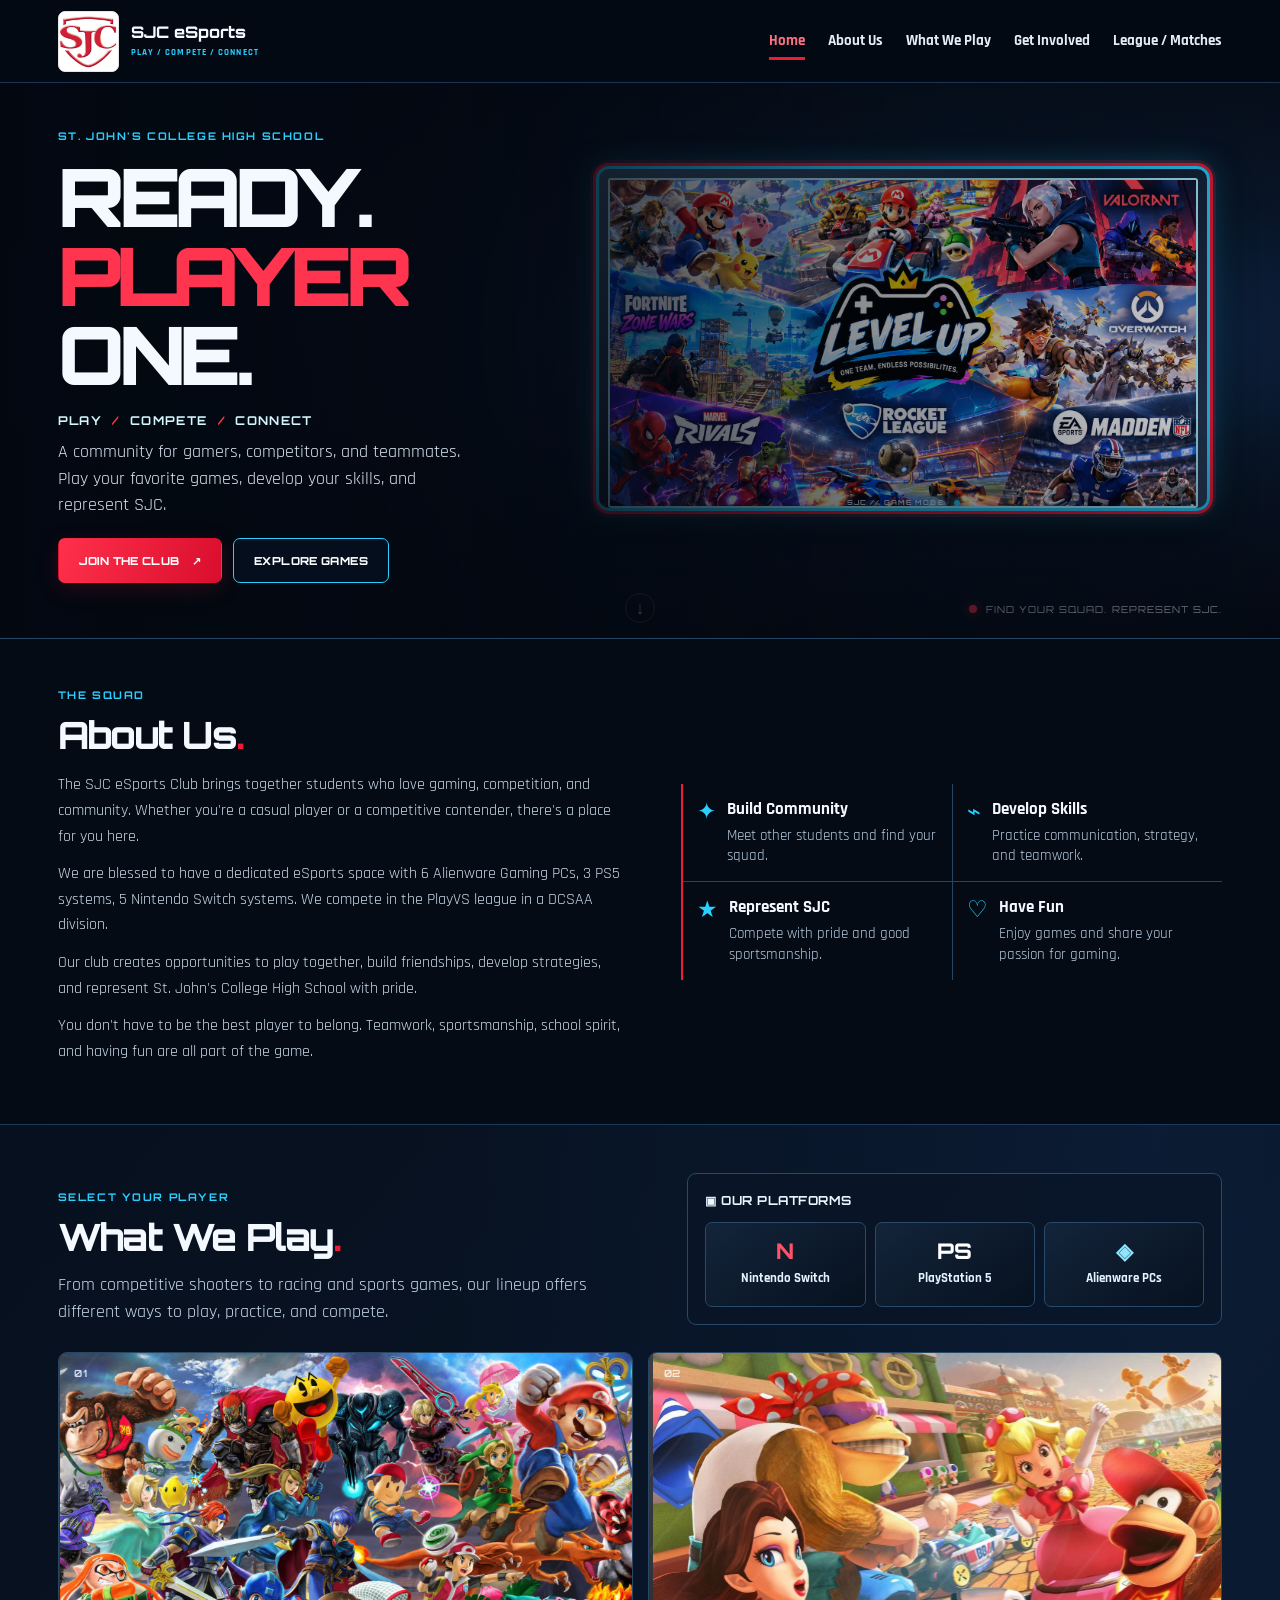
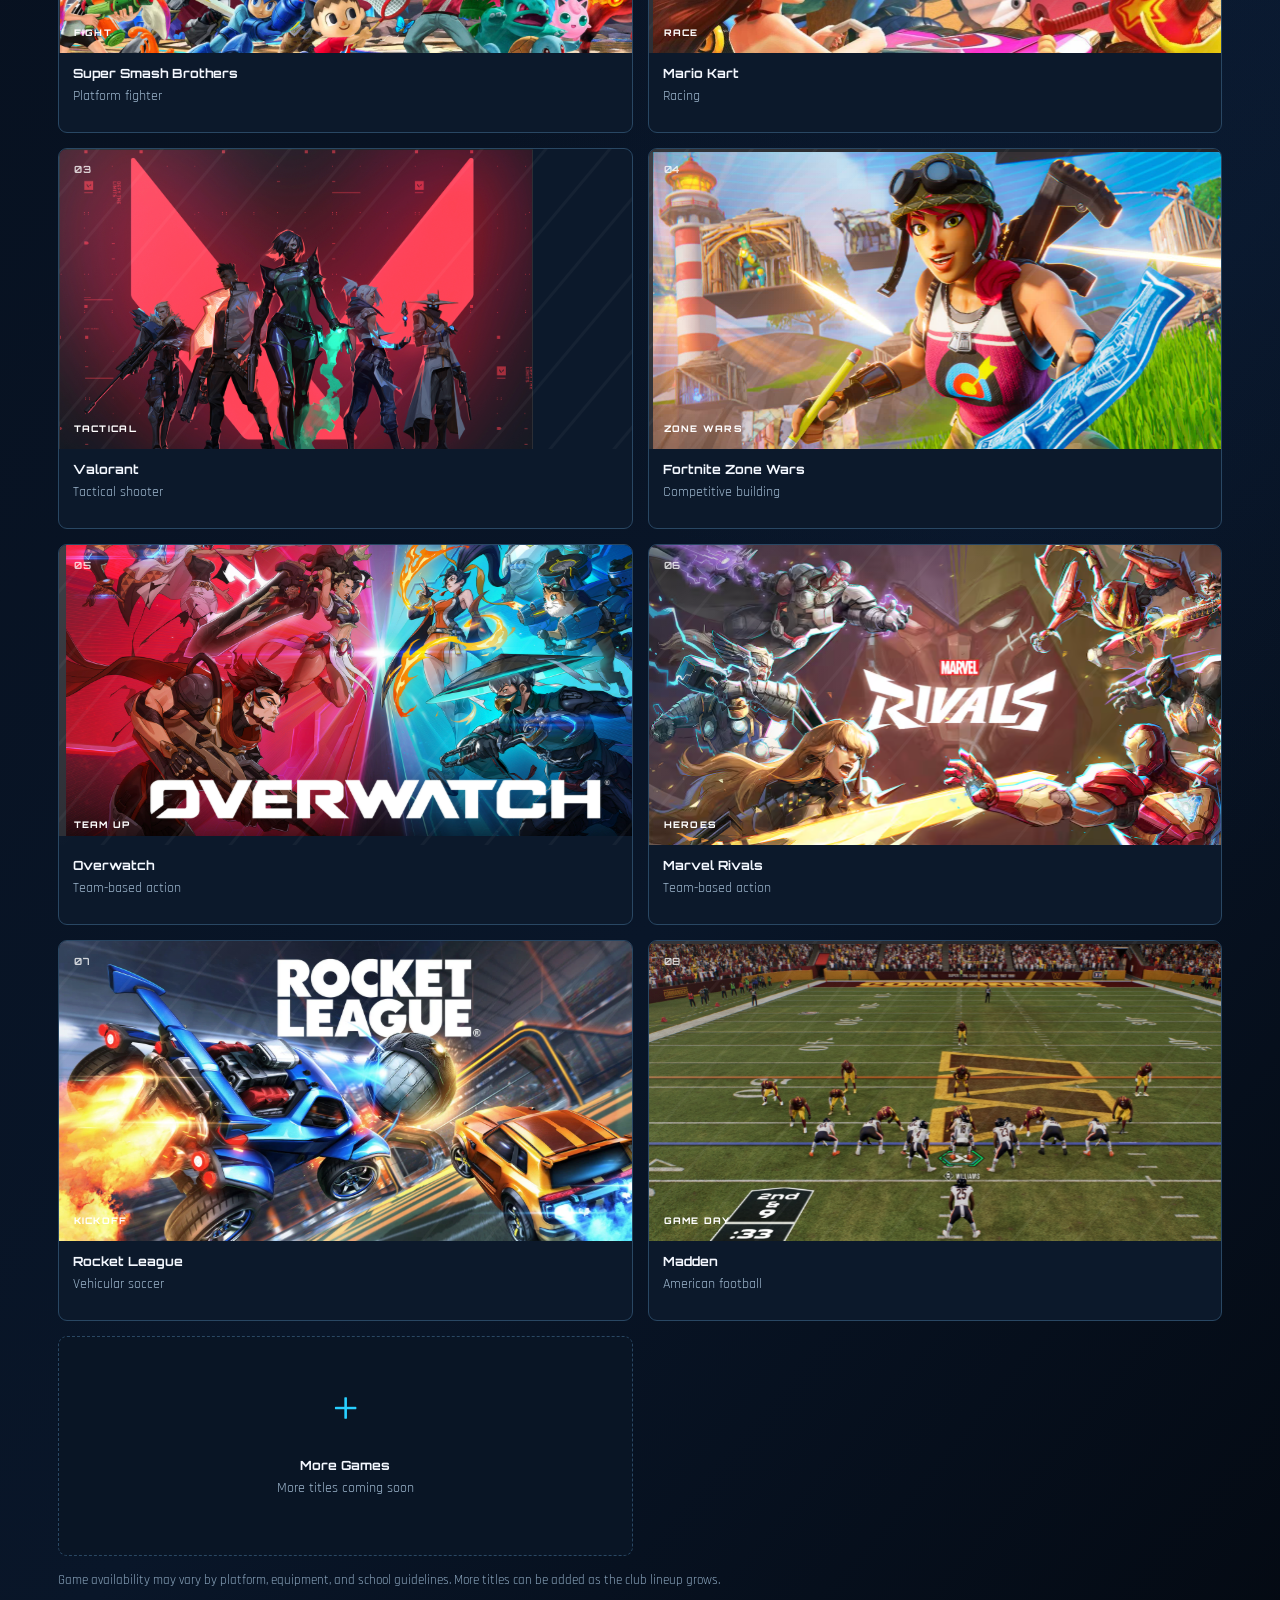
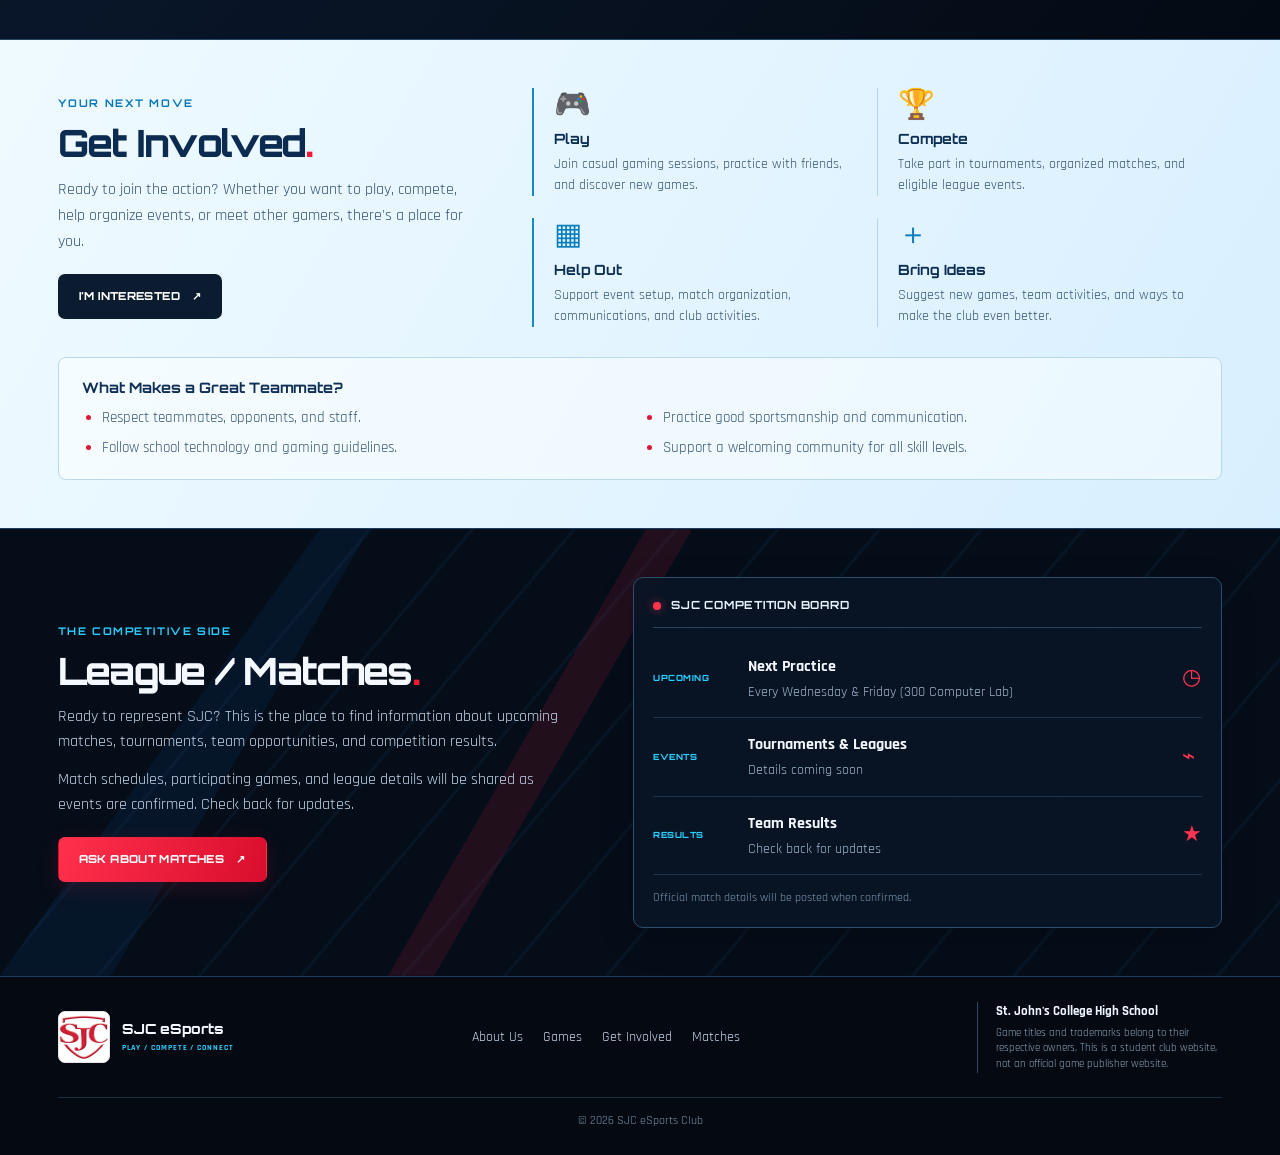
==== commit e264ad7c: "Update image source for gaming scene" ====
--- a/index.html
+++ b/index.html
@@ -53,7 +53,7 @@
                     <div class="gaming-scene" aria-hidden="true">
                       <div class="tv-frame">
                         <div class="tv-screen">
-                          <img src="SJC_Racers.png" alt="" />
+                          <img src="images/esportscover.png" alt="" />
                         </div>
                         <div class="tv-chin">
                           <span>SJC // GAME MODE</span>
